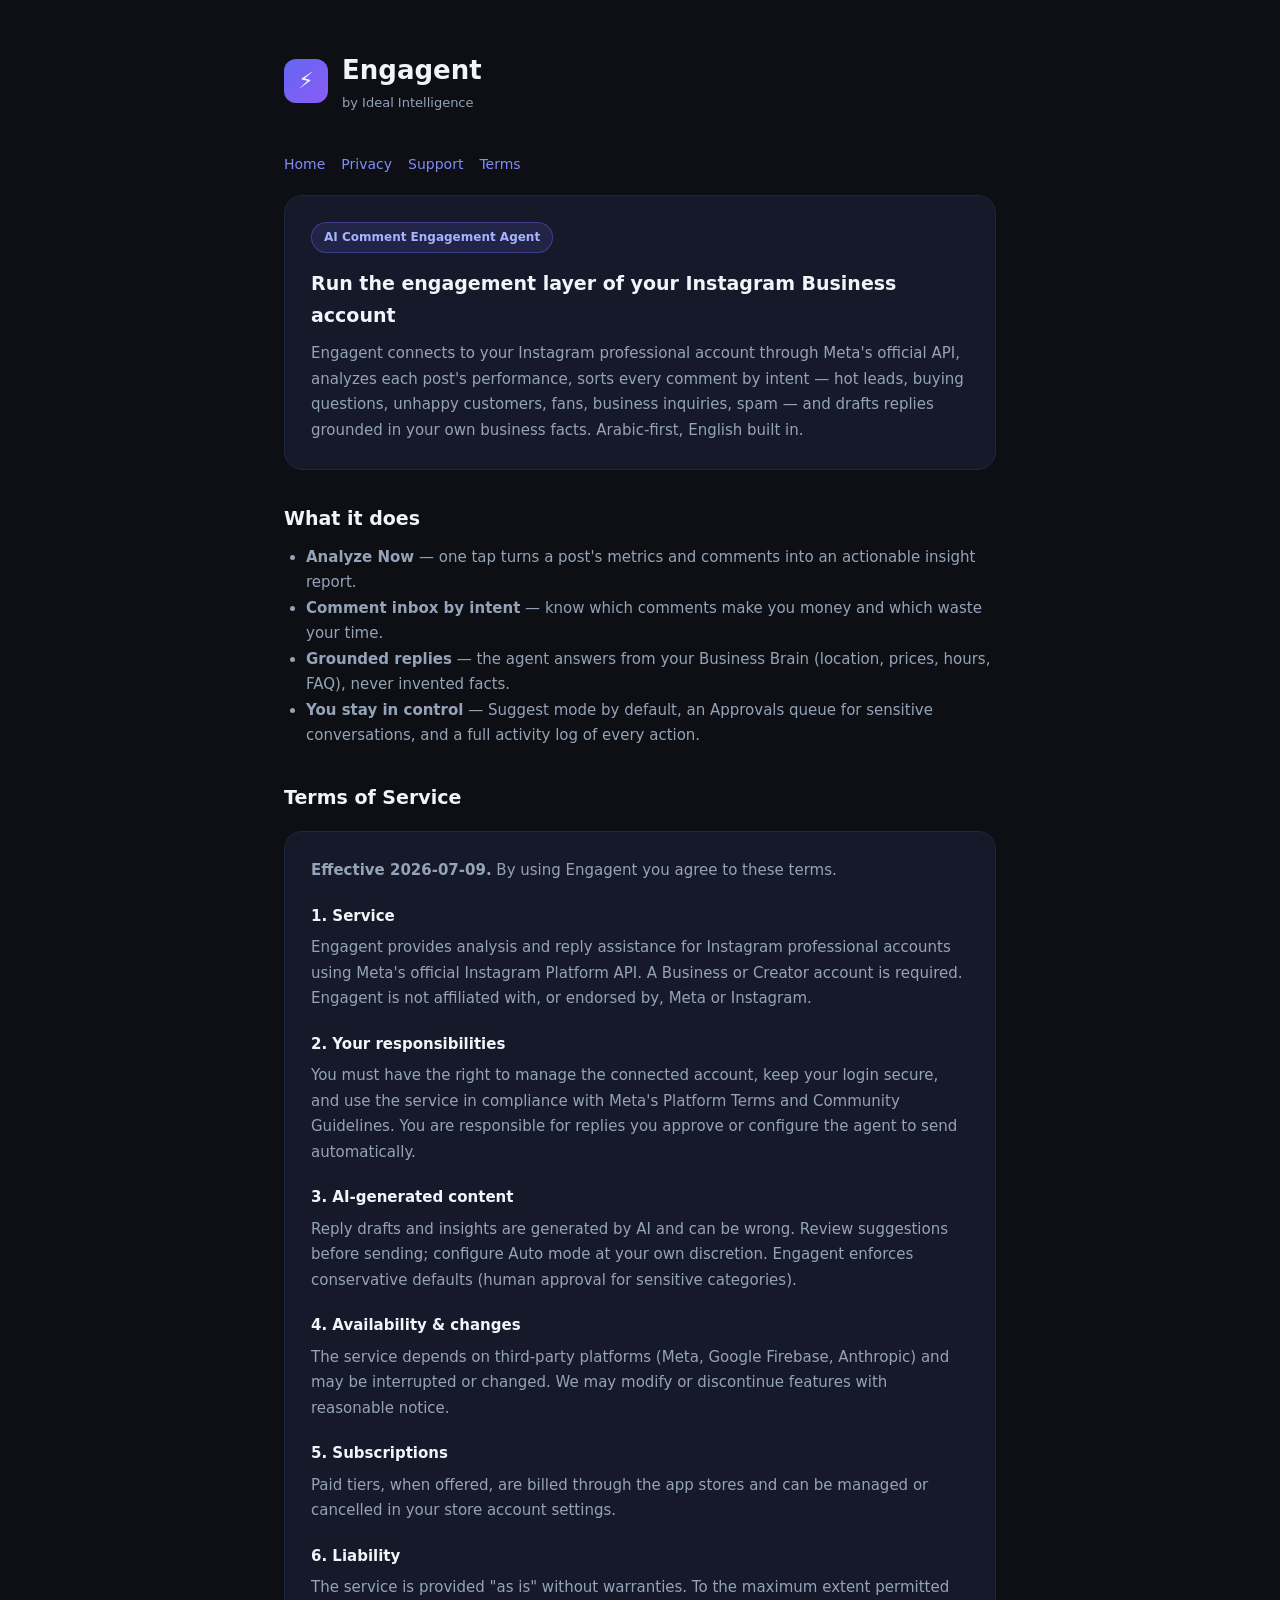
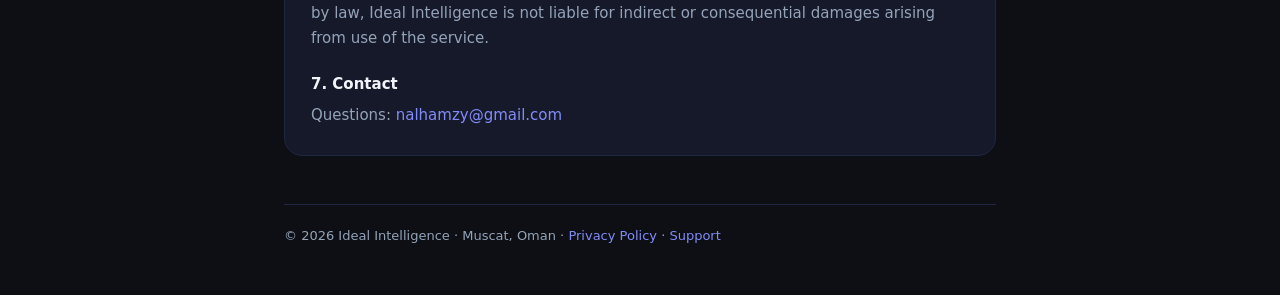
==== index.html @ 7bc3bfc8 "Engagent marketing + compliance site (privacy, support, data-deletion) Co-Authored-By: Claude Fable " ====
<!DOCTYPE html>
<html lang="en">
<head>
<meta charset="utf-8">
<meta name="viewport" content="width=device-width,initial-scale=1">
<title>Engagent — AI comment engagement for Instagram Business</title>
<meta name="description" content="Engagent is an AI agent that analyzes your Instagram posts, triages comments by intent, and drafts grounded replies — Arabic-first, built by Ideal Intelligence.">
<link rel="stylesheet" href="style.css">
</head>
<body>
<div class="wrap">
<header>
  <div class="logo">⚡</div>
  <div>
    <h1>Engagent</h1>
    <p style="font-size:13px">by Ideal Intelligence</p>
  </div>
</header>

<nav><a href="index.html">Home</a><a href="privacy.html">Privacy</a><a href="support.html">Support</a><a href="#terms">Terms</a></nav>

<div class="card">
  <span class="badge">AI Comment Engagement Agent</span>
  <h2 style="margin-top:0">Run the engagement layer of your Instagram Business account</h2>
  <p>Engagent connects to your Instagram professional account through Meta's official API, analyzes each post's performance, sorts every comment by intent — hot leads, buying questions, unhappy customers, fans, business inquiries, spam — and drafts replies grounded in your own business facts. Arabic-first, English built in.</p>
</div>

<h2>What it does</h2>
<ul>
  <li><strong>Analyze Now</strong> — one tap turns a post's metrics and comments into an actionable insight report.</li>
  <li><strong>Comment inbox by intent</strong> — know which comments make you money and which waste your time.</li>
  <li><strong>Grounded replies</strong> — the agent answers from your Business Brain (location, prices, hours, FAQ), never invented facts.</li>
  <li><strong>You stay in control</strong> — Suggest mode by default, an Approvals queue for sensitive conversations, and a full activity log of every action.</li>
</ul>

<h2 id="terms">Terms of Service</h2>
<div class="card">
  <p><strong>Effective 2026-07-09.</strong> By using Engagent you agree to these terms.</p>
  <h3>1. Service</h3>
  <p>Engagent provides analysis and reply assistance for Instagram professional accounts using Meta's official Instagram Platform API. A Business or Creator account is required. Engagent is not affiliated with, or endorsed by, Meta or Instagram.</p>
  <h3>2. Your responsibilities</h3>
  <p>You must have the right to manage the connected account, keep your login secure, and use the service in compliance with Meta's Platform Terms and Community Guidelines. You are responsible for replies you approve or configure the agent to send automatically.</p>
  <h3>3. AI-generated content</h3>
  <p>Reply drafts and insights are generated by AI and can be wrong. Review suggestions before sending; configure Auto mode at your own discretion. Engagent enforces conservative defaults (human approval for sensitive categories).</p>
  <h3>4. Availability &amp; changes</h3>
  <p>The service depends on third-party platforms (Meta, Google Firebase, Anthropic) and may be interrupted or changed. We may modify or discontinue features with reasonable notice.</p>
  <h3>5. Subscriptions</h3>
  <p>Paid tiers, when offered, are billed through the app stores and can be managed or cancelled in your store account settings.</p>
  <h3>6. Liability</h3>
  <p>The service is provided "as is" without warranties. To the maximum extent permitted by law, Ideal Intelligence is not liable for indirect or consequential damages arising from use of the service.</p>
  <h3>7. Contact</h3>
  <p>Questions: <a href="mailto:nalhamzy@gmail.com">nalhamzy@gmail.com</a></p>
</div>

<footer>© 2026 Ideal Intelligence · Muscat, Oman · <a href="privacy.html">Privacy Policy</a> · <a href="support.html">Support</a></footer>
</div>
</body>
</html>
---- style.css ----
:root{--bg:#0d0f14;--card:#16192a;--ink:#f1f5f9;--muted:#94a3b8;--primary:#6366f1;--primary2:#8b5cf6;--divider:#1e2740}
*{margin:0;padding:0;box-sizing:border-box}
body{font-family:'Segoe UI',system-ui,-apple-system,sans-serif;background:var(--bg);color:var(--ink);line-height:1.7}
.wrap{max-width:760px;margin:0 auto;padding:48px 24px}
header{display:flex;align-items:center;gap:14px;margin-bottom:36px}
.logo{width:44px;height:44px;border-radius:12px;background:linear-gradient(135deg,var(--primary),var(--primary2));display:flex;align-items:center;justify-content:center;font-size:22px}
h1{font-size:26px;font-weight:800}
h2{font-size:19px;font-weight:700;margin:32px 0 10px;color:var(--ink)}
h3{font-size:15px;font-weight:600;margin:20px 0 6px}
p,li{color:var(--muted);font-size:15px}
ul{padding-left:22px;margin:8px 0}
a{color:#818cf8;text-decoration:none}
a:hover{text-decoration:underline}
.card{background:var(--card);border:1px solid var(--divider);border-radius:18px;padding:26px;margin:18px 0}
.badge{display:inline-block;background:rgba(99,102,241,.15);border:1px solid rgba(99,102,241,.4);color:#a5b4fc;border-radius:999px;padding:4px 12px;font-size:12px;font-weight:600;margin-bottom:14px}
footer{margin-top:48px;padding-top:20px;border-top:1px solid var(--divider);font-size:13px;color:var(--muted)}
nav a{margin-right:16px;font-size:14px}
.cta{display:inline-block;background:linear-gradient(135deg,var(--primary),var(--primary2));color:#fff;border-radius:12px;padding:12px 22px;font-weight:700;margin-top:12px}
code{background:var(--card);border:1px solid var(--divider);border-radius:6px;padding:1px 7px;font-size:13px;color:#a5b4fc}
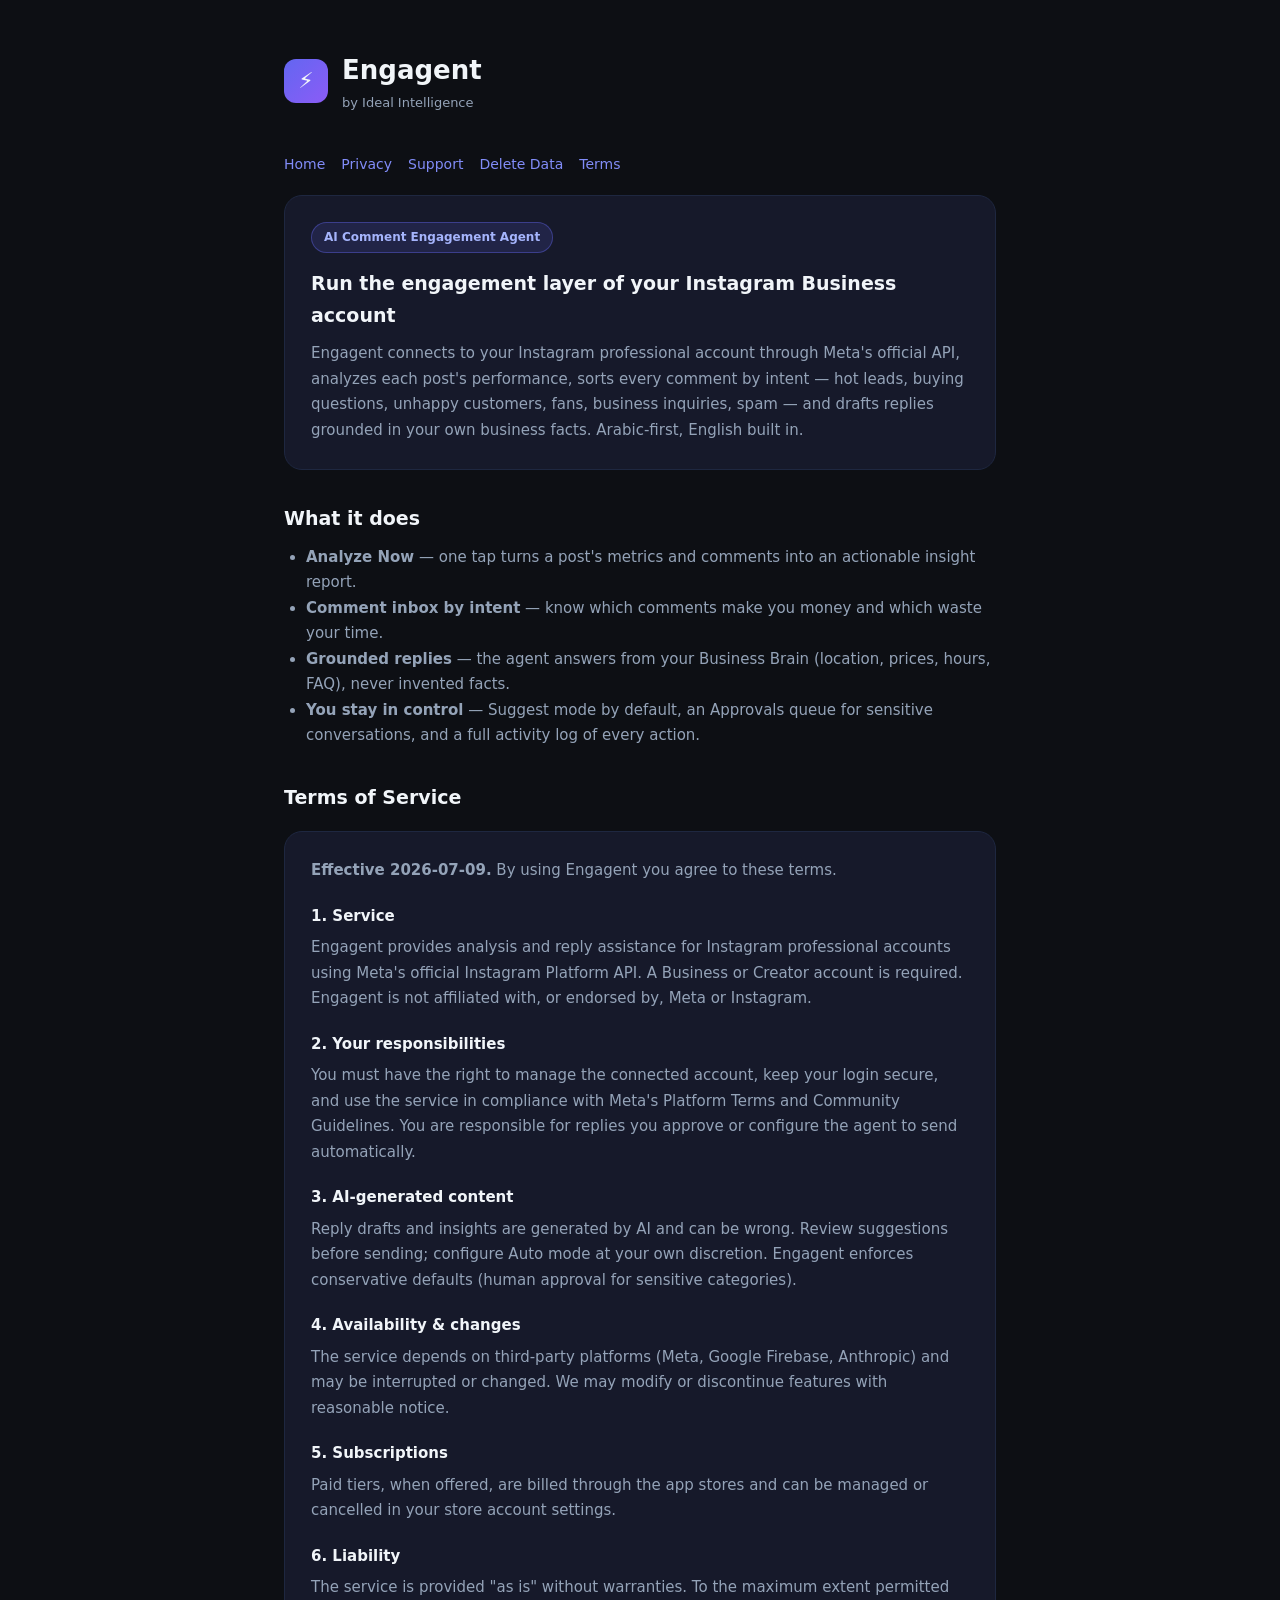
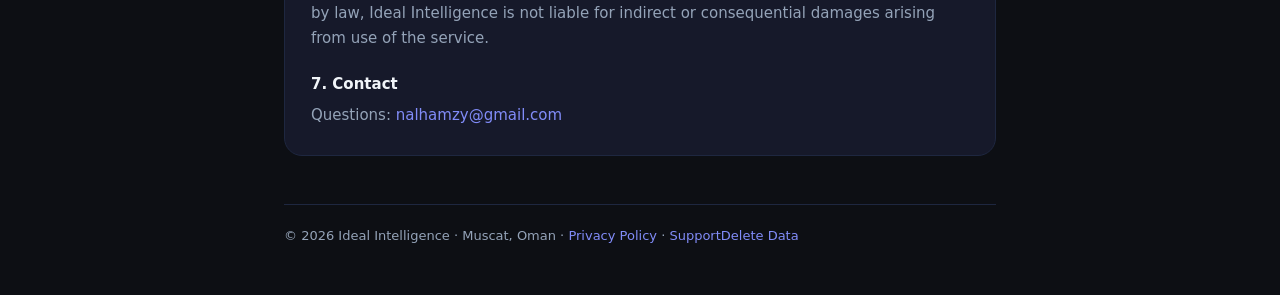
==== commit f26a9ad6: "feat: add user-facing data deletion page Play Data safety requires a public URL where users can requ" ====
--- a/index.html
+++ b/index.html
@@ -17,7 +17,7 @@
   </div>
 </header>
 
-<nav><a href="index.html">Home</a><a href="privacy.html">Privacy</a><a href="support.html">Support</a><a href="#terms">Terms</a></nav>
+<nav><a href="index.html">Home</a><a href="privacy.html">Privacy</a><a href="support.html">Support</a><a href="data-deletion.html">Delete Data</a><a href="#terms">Terms</a></nav>
 
 <div class="card">
   <span class="badge">AI Comment Engagement Agent</span>
@@ -52,7 +52,7 @@
   <p>Questions: <a href="mailto:nalhamzy@gmail.com">nalhamzy@gmail.com</a></p>
 </div>
 
-<footer>© 2026 Ideal Intelligence · Muscat, Oman · <a href="privacy.html">Privacy Policy</a> · <a href="support.html">Support</a></footer>
+<footer>© 2026 Ideal Intelligence · Muscat, Oman · <a href="privacy.html">Privacy Policy</a> · <a href="support.html">Support</a><a href="data-deletion.html">Delete Data</a></footer>
 </div>
 </body>
 </html>
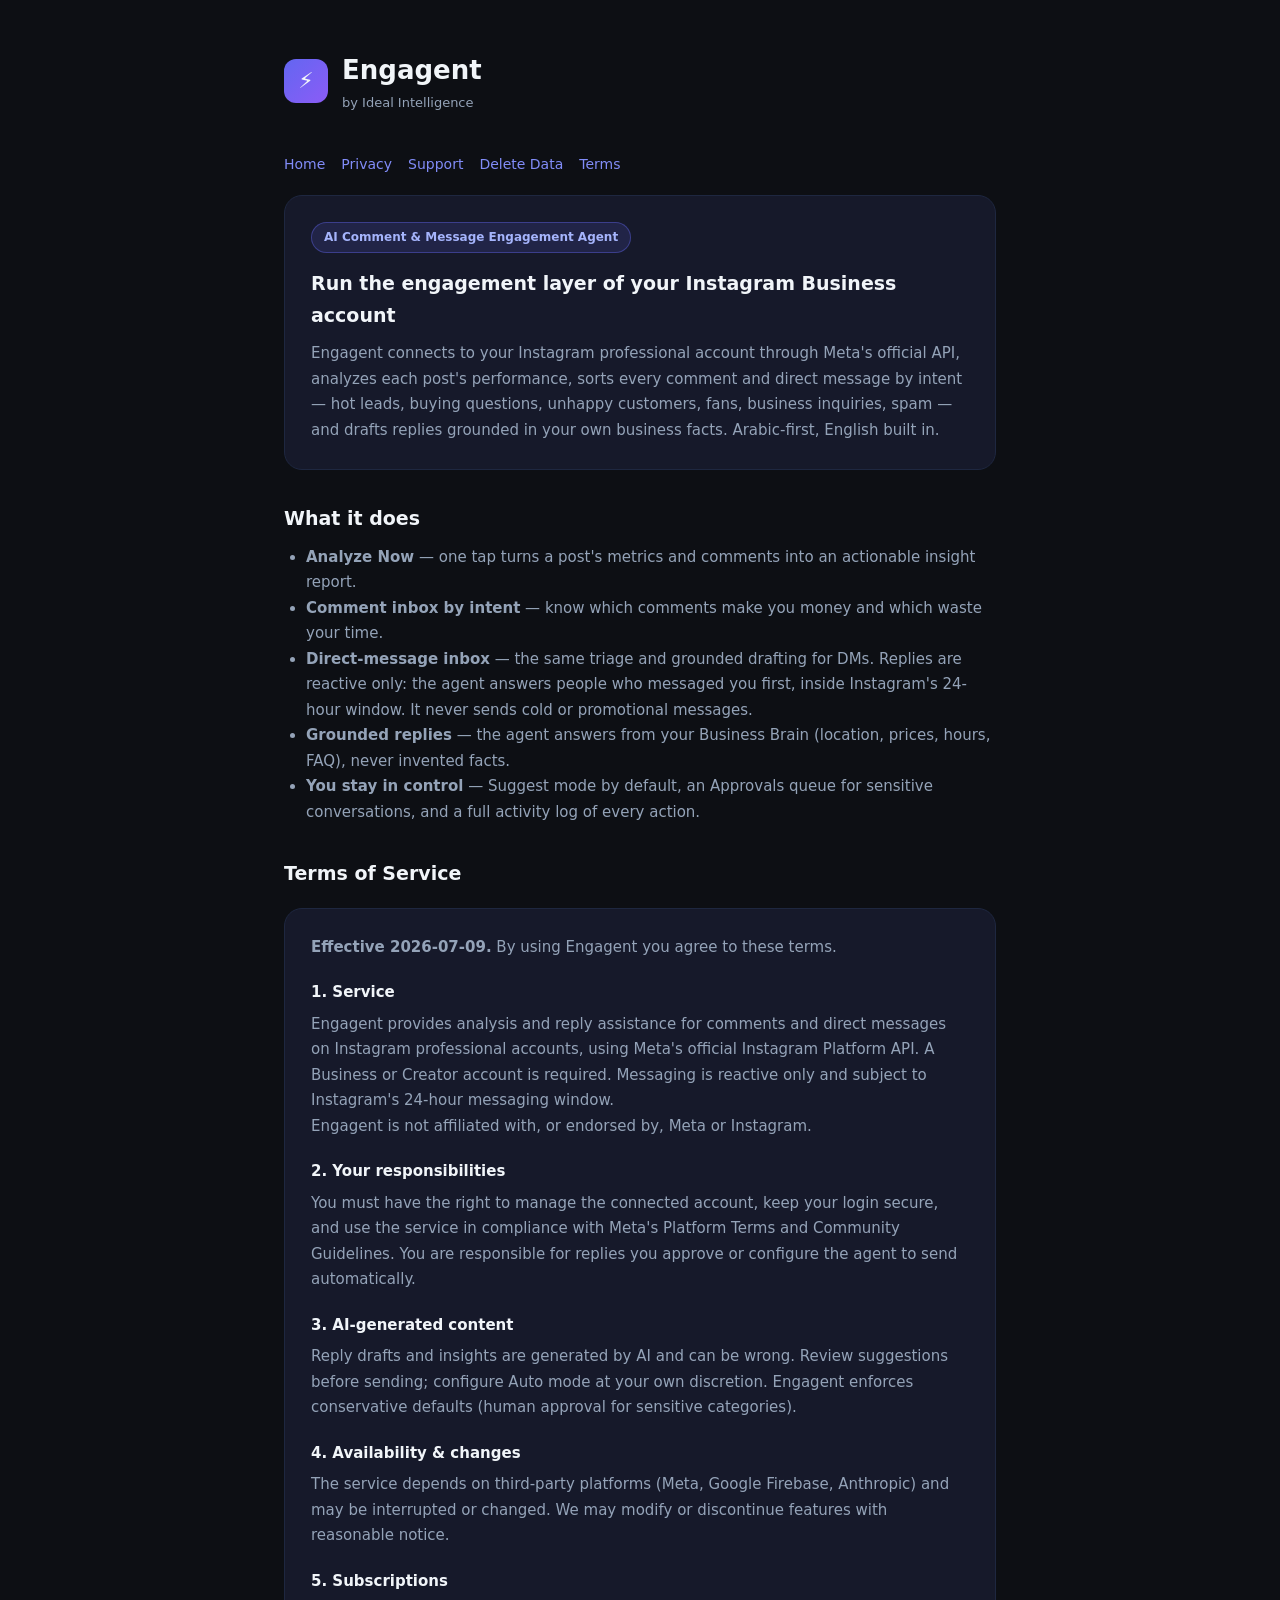
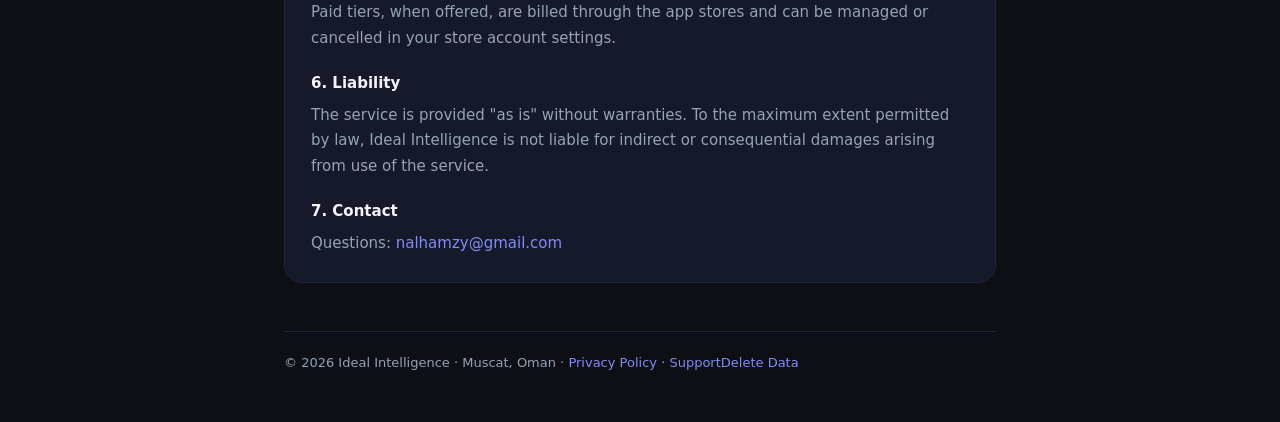
==== commit 4558146e: "docs: disclose direct messages, the real AI processors, and the request policy Three things the live" ====
--- a/index.html
+++ b/index.html
@@ -3,8 +3,8 @@
 <head>
 <meta charset="utf-8">
 <meta name="viewport" content="width=device-width,initial-scale=1">
-<title>Engagent — AI comment engagement for Instagram Business</title>
-<meta name="description" content="Engagent is an AI agent that analyzes your Instagram posts, triages comments by intent, and drafts grounded replies — Arabic-first, built by Ideal Intelligence.">
+<title>Engagent — AI comment and message engagement for Instagram Business</title>
+<meta name="description" content="Engagent is an AI agent that analyzes your Instagram posts, triages comments and direct messages by intent, and drafts grounded replies — Arabic-first, built by Ideal Intelligence.">
 <link rel="stylesheet" href="style.css">
 </head>
 <body>
@@ -20,15 +20,16 @@
 <nav><a href="index.html">Home</a><a href="privacy.html">Privacy</a><a href="support.html">Support</a><a href="data-deletion.html">Delete Data</a><a href="#terms">Terms</a></nav>
 
 <div class="card">
-  <span class="badge">AI Comment Engagement Agent</span>
+  <span class="badge">AI Comment &amp; Message Engagement Agent</span>
   <h2 style="margin-top:0">Run the engagement layer of your Instagram Business account</h2>
-  <p>Engagent connects to your Instagram professional account through Meta's official API, analyzes each post's performance, sorts every comment by intent — hot leads, buying questions, unhappy customers, fans, business inquiries, spam — and drafts replies grounded in your own business facts. Arabic-first, English built in.</p>
+  <p>Engagent connects to your Instagram professional account through Meta's official API, analyzes each post's performance, sorts every comment and direct message by intent — hot leads, buying questions, unhappy customers, fans, business inquiries, spam — and drafts replies grounded in your own business facts. Arabic-first, English built in.</p>
 </div>
 
 <h2>What it does</h2>
 <ul>
   <li><strong>Analyze Now</strong> — one tap turns a post's metrics and comments into an actionable insight report.</li>
   <li><strong>Comment inbox by intent</strong> — know which comments make you money and which waste your time.</li>
+  <li><strong>Direct-message inbox</strong> — the same triage and grounded drafting for DMs. Replies are reactive only: the agent answers people who messaged you first, inside Instagram's 24-hour window. It never sends cold or promotional messages.</li>
   <li><strong>Grounded replies</strong> — the agent answers from your Business Brain (location, prices, hours, FAQ), never invented facts.</li>
   <li><strong>You stay in control</strong> — Suggest mode by default, an Approvals queue for sensitive conversations, and a full activity log of every action.</li>
 </ul>
@@ -37,7 +38,8 @@
 <div class="card">
   <p><strong>Effective 2026-07-09.</strong> By using Engagent you agree to these terms.</p>
   <h3>1. Service</h3>
-  <p>Engagent provides analysis and reply assistance for Instagram professional accounts using Meta's official Instagram Platform API. A Business or Creator account is required. Engagent is not affiliated with, or endorsed by, Meta or Instagram.</p>
+  <p>Engagent provides analysis and reply assistance for comments and direct messages on Instagram professional accounts, using Meta's official Instagram Platform API. A Business or Creator account is required. Messaging is reactive only and subject to Instagram's 24-hour messaging window.</p>
+  <p>Engagent is not affiliated with, or endorsed by, Meta or Instagram.</p>
   <h3>2. Your responsibilities</h3>
   <p>You must have the right to manage the connected account, keep your login secure, and use the service in compliance with Meta's Platform Terms and Community Guidelines. You are responsible for replies you approve or configure the agent to send automatically.</p>
   <h3>3. AI-generated content</h3>
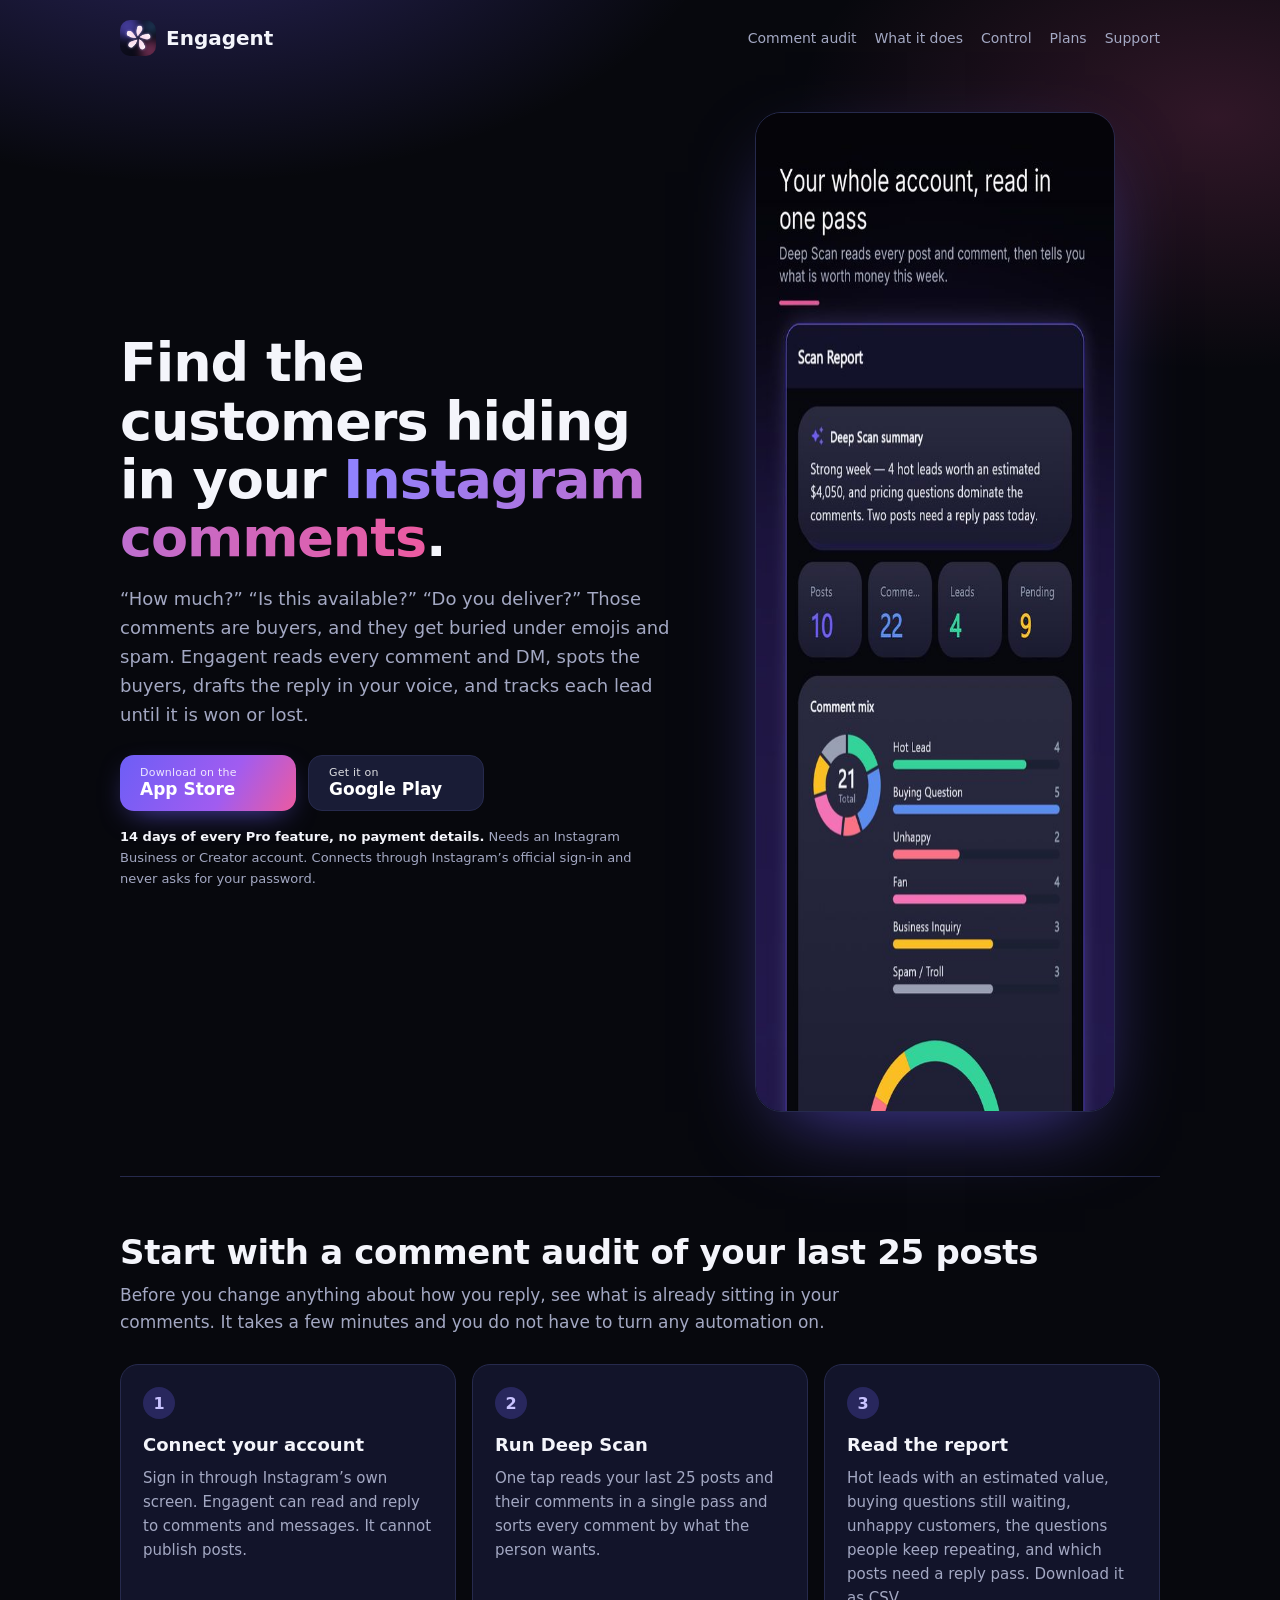
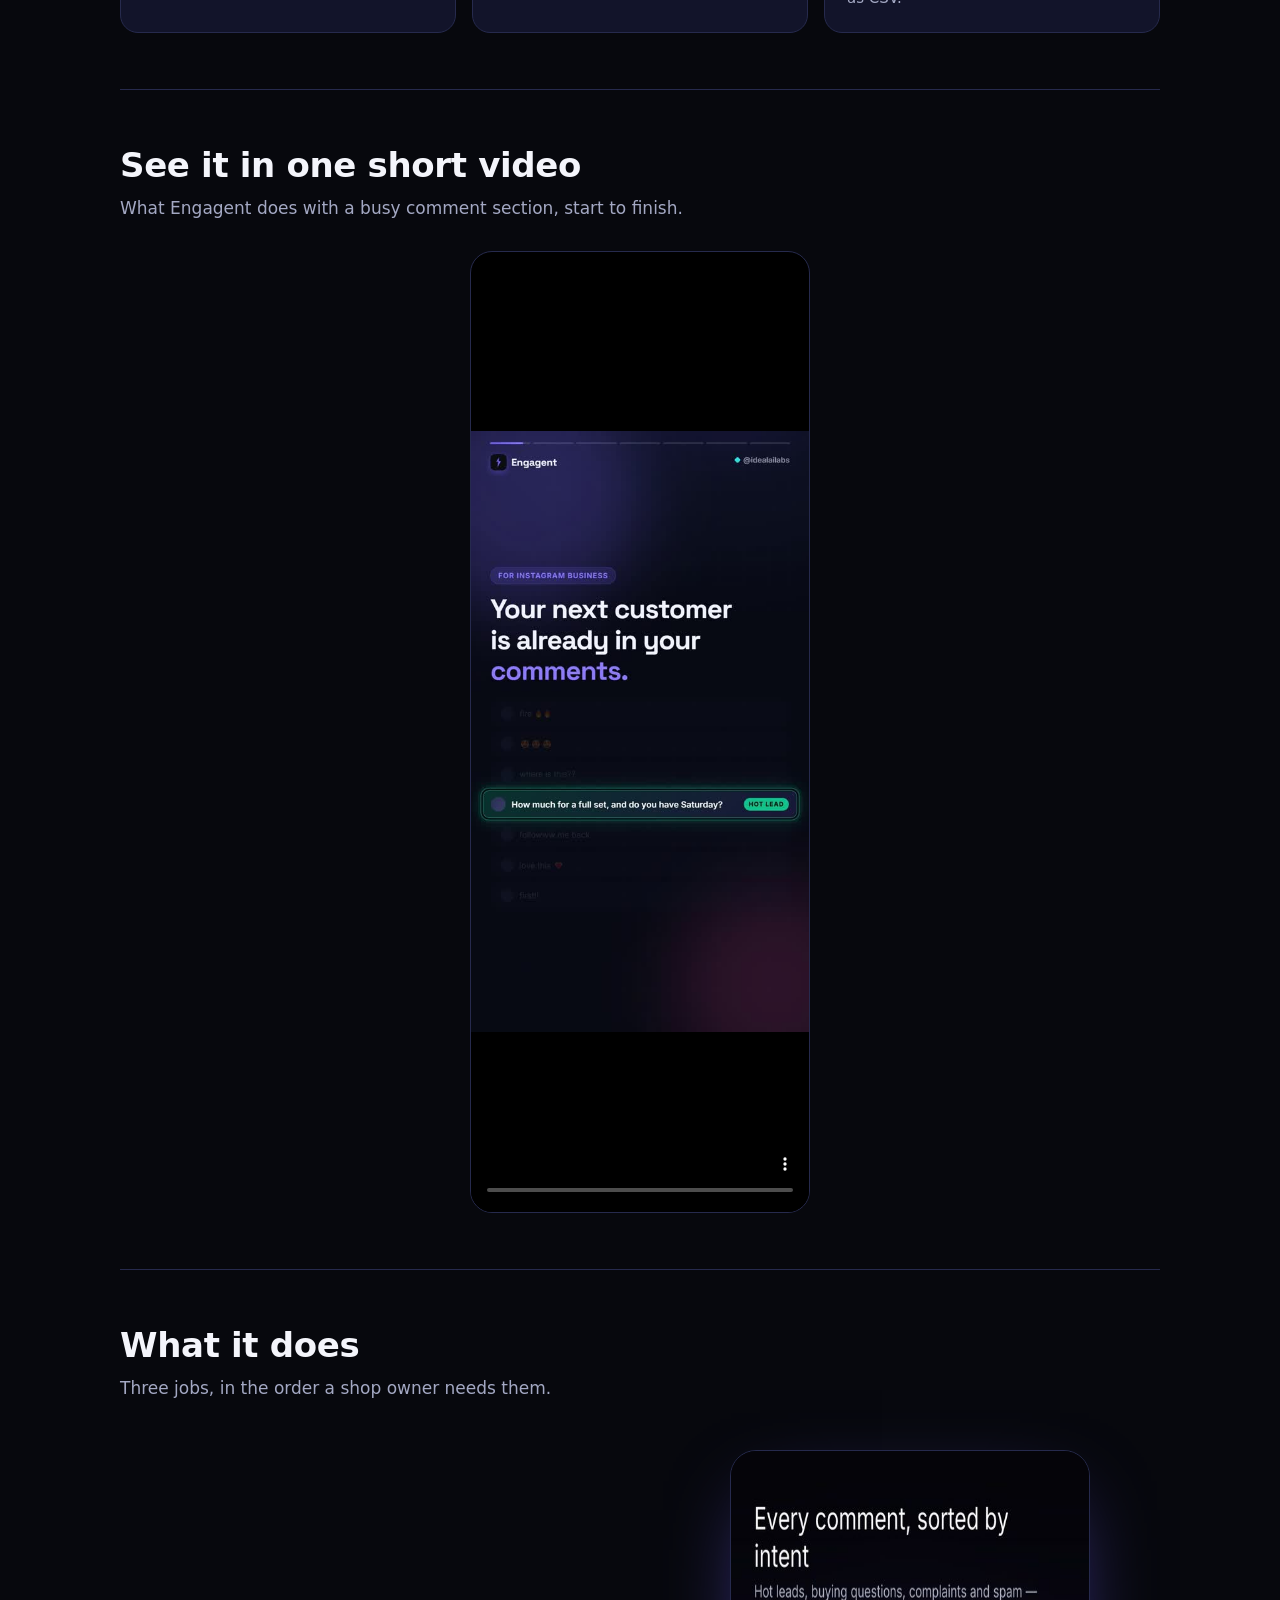
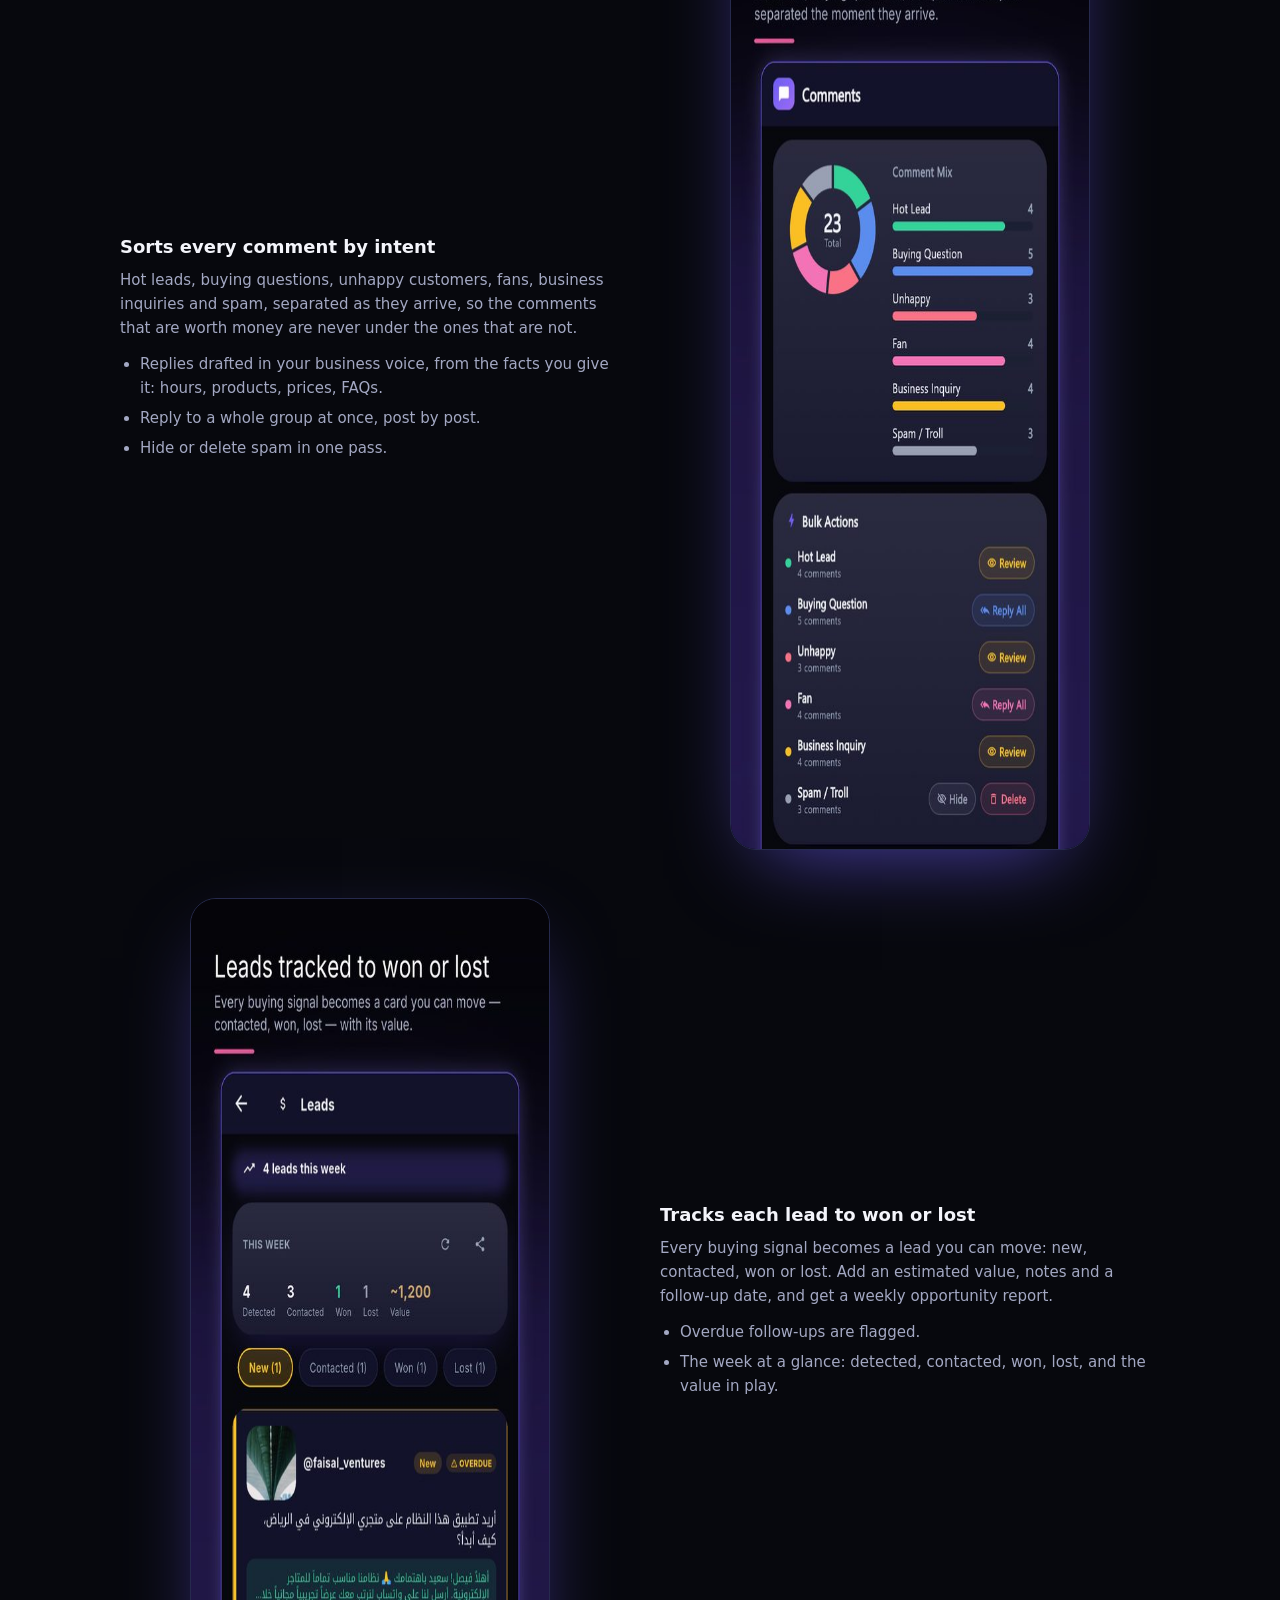
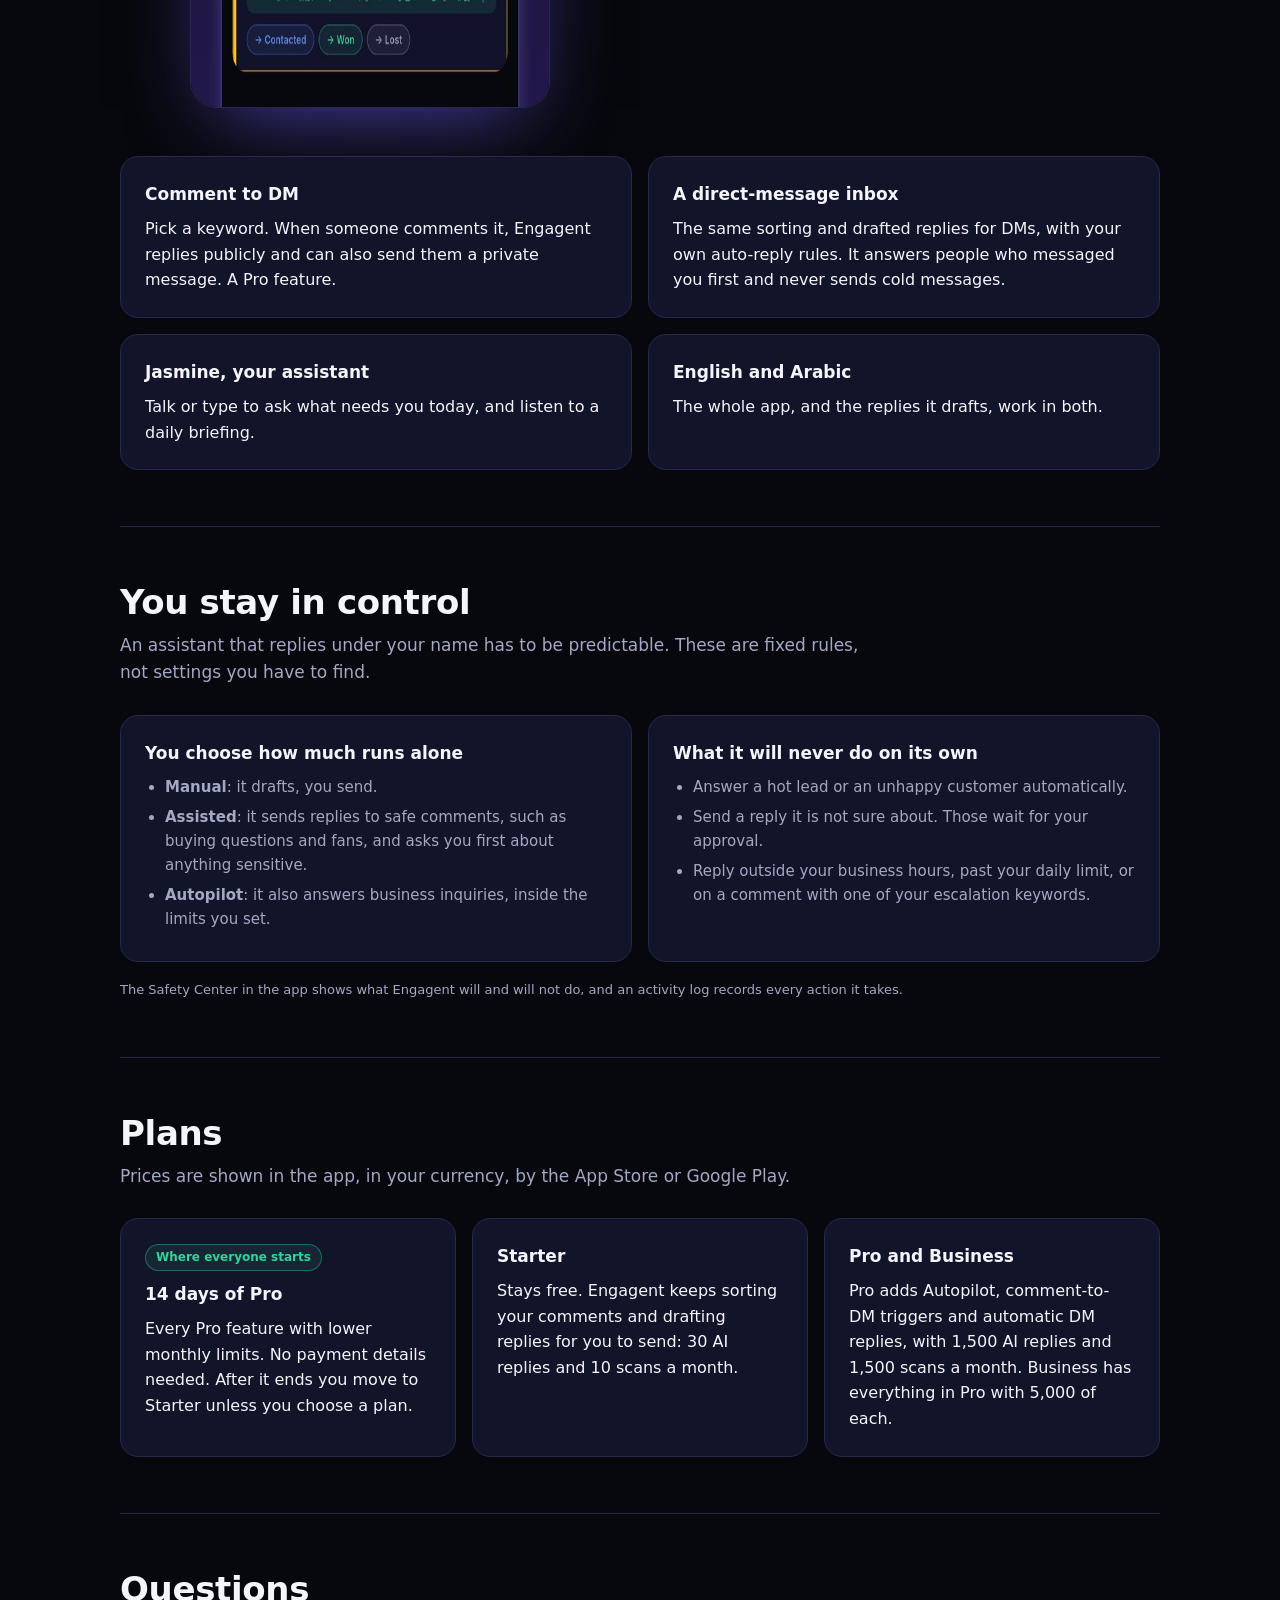
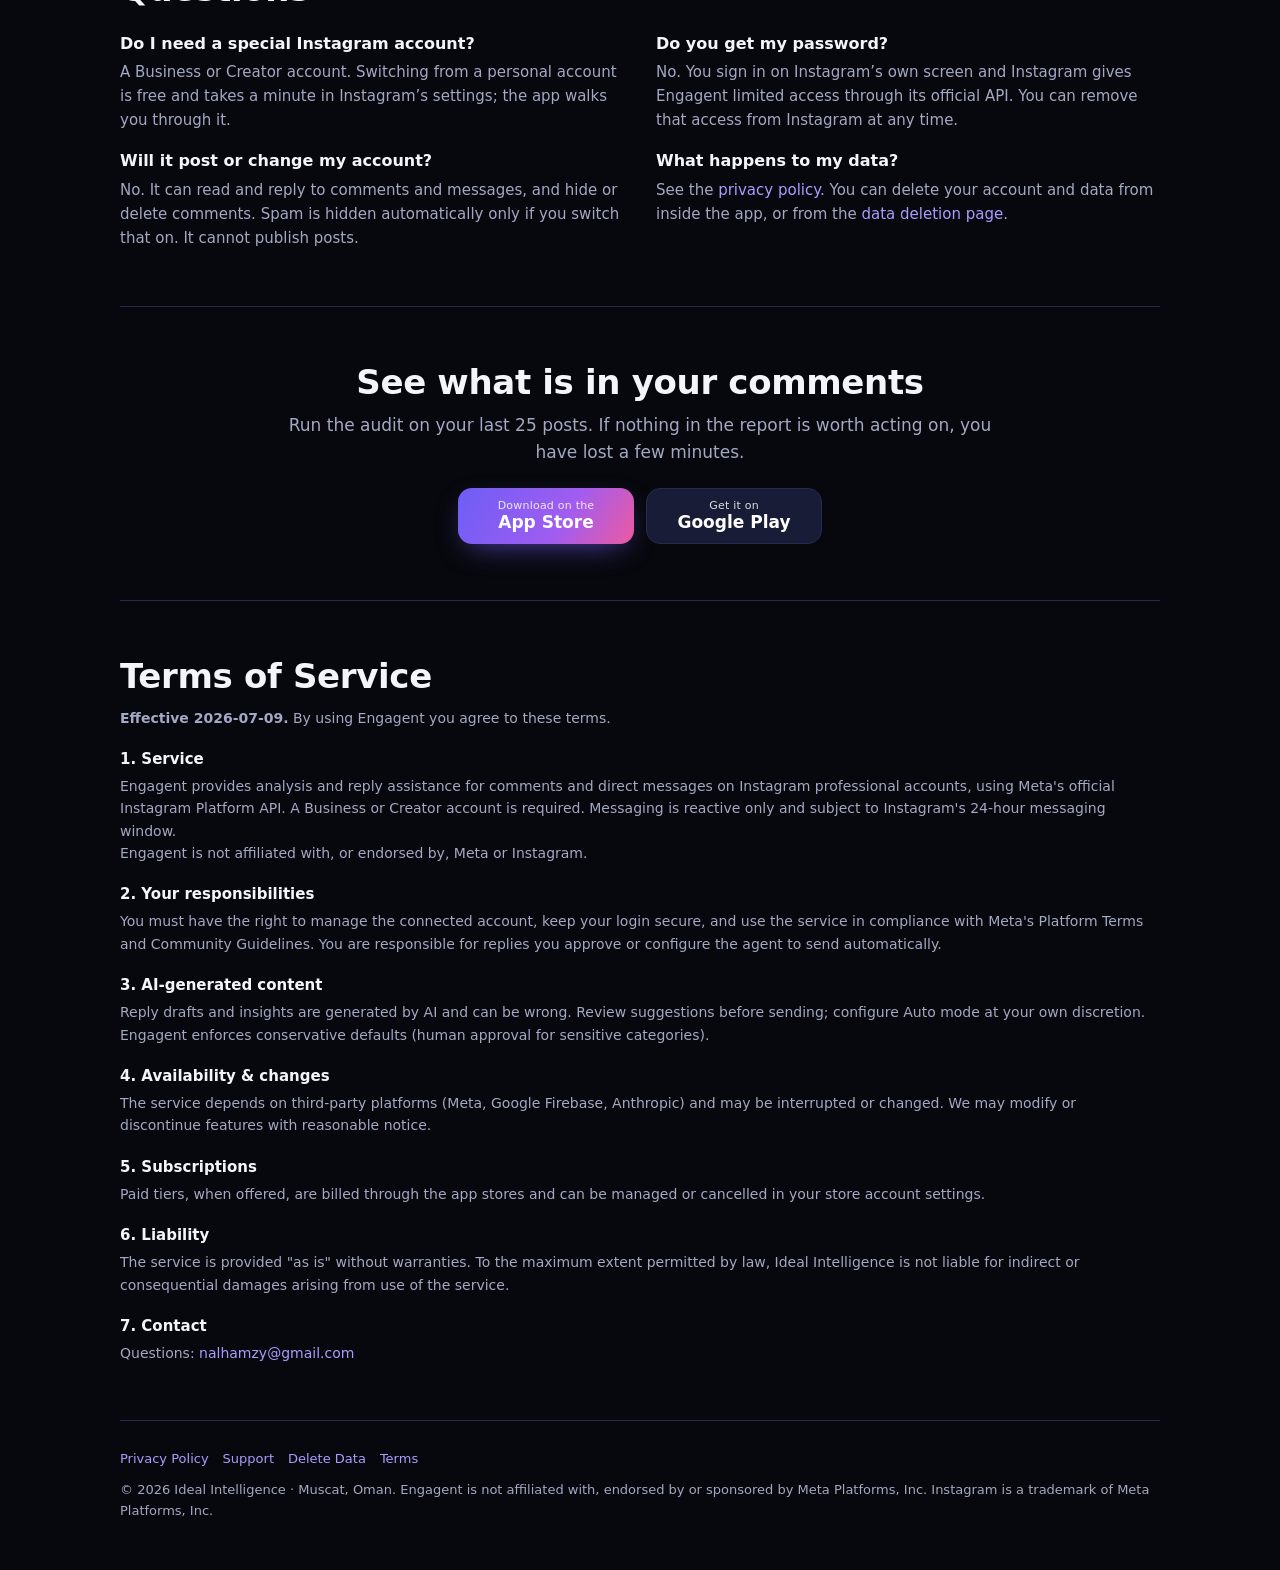
==== commit 66b255dc: "feat: a real landing page — the comment audit, store links, video and screenshots The page was a com" ====
--- a/index.html
+++ b/index.html
@@ -3,39 +3,208 @@
 <head>
 <meta charset="utf-8">
 <meta name="viewport" content="width=device-width,initial-scale=1">
-<title>Engagent — AI comment and message engagement for Instagram Business</title>
-<meta name="description" content="Engagent is an AI agent that analyzes your Instagram posts, triages comments and direct messages by intent, and drafts grounded replies — Arabic-first, built by Ideal Intelligence.">
-<link rel="stylesheet" href="style.css">
+<title>Engagent — find the customers hiding in your Instagram comments</title>
+<meta name="description" content="Engagent reads every comment and DM on your Instagram business account, spots the buyers, drafts the reply in your voice and tracks each lead until it is won or lost. Start with a comment audit of your last 25 posts.">
+<meta name="apple-itunes-app" content="app-id=6824032754">
+<meta property="og:type" content="website">
+<meta property="og:url" content="https://engagent.idealailabs.com/">
+<meta property="og:title" content="Engagent — find the customers hiding in your Instagram comments">
+<meta property="og:description" content="Reads every comment and DM, spots the buyers, drafts the reply in your voice, and tracks each lead to won or lost.">
+<meta property="og:image" content="https://engagent.idealailabs.com/assets/scan_report.jpg">
+<meta name="twitter:card" content="summary_large_image">
+<link rel="icon" type="image/png" href="assets/icon-64.png">
+<link rel="apple-touch-icon" href="assets/icon-192.png">
+<style>
+:root{--bg:#07080d;--card:#12142a;--card2:#191c36;--ink:#f4f5fb;--muted:#a3a8c3;--line:#262a4d;--primary:#6d5ef6;--pink:#ec5aa0;--ok:#34d399}
+*{margin:0;padding:0;box-sizing:border-box}
+html{scroll-behavior:smooth}
+body{font-family:'Segoe UI',system-ui,-apple-system,Roboto,sans-serif;background:var(--bg);color:var(--ink);line-height:1.6;-webkit-font-smoothing:antialiased}
+a{color:#a79dff;text-decoration:none}
+a:hover{text-decoration:underline}
+img,video{max-width:100%;display:block}
+.wrap{max-width:1080px;margin:0 auto;padding:0 20px}
+.glow{background:radial-gradient(900px 500px at 15% -10%,rgba(109,94,246,.35),transparent 60%),radial-gradient(700px 420px at 95% 10%,rgba(236,90,160,.18),transparent 60%)}
+header{display:flex;align-items:center;justify-content:space-between;gap:16px;padding:20px 0}
+.brand{display:flex;align-items:center;gap:10px;font-weight:800;font-size:20px;color:var(--ink)}
+.brand img{width:36px;height:36px;border-radius:10px}
+nav{display:flex;gap:18px;font-size:14px;flex-wrap:wrap}
+nav a{color:var(--muted)}
+.hero{display:grid;grid-template-columns:1.1fr .9fr;gap:40px;align-items:center;padding:36px 0 64px}
+h1{font-size:clamp(32px,5.4vw,54px);line-height:1.08;font-weight:800;letter-spacing:-.02em}
+h1 em{font-style:normal;background:linear-gradient(90deg,#8f83ff,var(--pink));-webkit-background-clip:text;background-clip:text;color:transparent}
+.lede{font-size:18px;color:var(--muted);margin:18px 0 26px;max-width:34em}
+.stores{display:flex;gap:12px;flex-wrap:wrap}
+.store{display:inline-flex;flex-direction:column;justify-content:center;min-height:56px;min-width:176px;padding:8px 20px;border-radius:14px;font-weight:700;font-size:17px;line-height:1.15;color:#fff;background:linear-gradient(120deg,var(--primary),#a15cf0 60%,var(--pink));box-shadow:0 10px 30px -12px rgba(109,94,246,.8)}
+.store.alt{background:var(--card2);border:1px solid var(--line);box-shadow:none}
+.store small{font-weight:500;font-size:11px;opacity:.85;letter-spacing:.02em}
+.store:hover{text-decoration:none;filter:brightness(1.08)}
+.fine{font-size:13px;color:var(--muted);margin-top:16px}
+.fine b{color:var(--ink);font-weight:600}
+.shot{border-radius:26px;border:1px solid var(--line);box-shadow:0 30px 80px -30px rgba(109,94,246,.7);margin:0 auto;width:min(100%,360px)}
+section{padding:56px 0;border-top:1px solid var(--line)}
+h2{font-size:clamp(24px,3.4vw,34px);line-height:1.15;font-weight:800;letter-spacing:-.01em;margin-bottom:10px}
+.sub{color:var(--muted);font-size:17px;max-width:44em;margin-bottom:28px}
+.steps{display:grid;grid-template-columns:repeat(3,1fr);gap:16px;counter-reset:s}
+.step{background:var(--card);border:1px solid var(--line);border-radius:18px;padding:22px}
+.step::before{counter-increment:s;content:counter(s);display:inline-flex;align-items:center;justify-content:center;width:32px;height:32px;border-radius:50%;background:rgba(109,94,246,.25);color:#c9c3ff;font-weight:800;margin-bottom:12px}
+.step h3,.feat h3{font-size:18px;margin-bottom:6px}
+.step p,.feat p,.faq p,li{color:var(--muted);font-size:15px}
+.feat{display:grid;grid-template-columns:1fr 1fr;gap:40px;align-items:center;margin:48px 0}
+.feat:nth-of-type(even) .txt{order:2}
+.feat ul{margin:12px 0 0 20px}
+.feat li{margin:6px 0}
+.video{max-width:340px;margin:0 auto;border-radius:22px;border:1px solid var(--line);overflow:hidden;background:#000}
+.two{display:grid;grid-template-columns:1fr 1fr;gap:16px}
+.card{background:var(--card);border:1px solid var(--line);border-radius:18px;padding:24px}
+.card h3{font-size:17px;margin-bottom:8px}
+.card ul{margin-left:20px}
+.card li{margin:6px 0}
+.plans{display:grid;grid-template-columns:repeat(3,1fr);gap:16px}
+.tag{display:inline-block;font-size:12px;font-weight:700;color:var(--ok);border:1px solid rgba(52,211,153,.4);background:rgba(52,211,153,.1);border-radius:999px;padding:3px 10px;margin-bottom:10px}
+.faq{display:grid;grid-template-columns:1fr 1fr;gap:16px 32px}
+.faq h3{font-size:16px;margin-bottom:4px}
+.end{text-align:center}
+.end .stores{justify-content:center;margin-top:22px}
+#terms h3{font-size:15px;margin:18px 0 4px}
+#terms p{color:var(--muted);font-size:14px}
+footer{padding:28px 0 48px;border-top:1px solid var(--line);font-size:13px;color:var(--muted)}
+footer a{margin-right:14px}
+@media(max-width:820px){
+  .hero,.feat,.two,.faq{grid-template-columns:1fr}
+  .steps,.plans{grid-template-columns:1fr}
+  .feat:nth-of-type(even) .txt{order:0}
+  .hero{padding-top:12px;gap:28px}
+  nav{display:none}
+}
+</style>
 </head>
 <body>
+<div class="glow">
 <div class="wrap">
 <header>
-  <div class="logo">⚡</div>
+  <a class="brand" href="/"><img src="assets/icon-64.png" alt="" width="36" height="36">Engagent</a>
+  <nav><a href="#audit">Comment audit</a><a href="#features">What it does</a><a href="#control">Control</a><a href="#plans">Plans</a><a href="support.html">Support</a></nav>
+</header>
+
+<div class="hero">
   <div>
-    <h1>Engagent</h1>
-    <p style="font-size:13px">by Ideal Intelligence</p>
-  </div>
-</header>
-
-<nav><a href="index.html">Home</a><a href="privacy.html">Privacy</a><a href="support.html">Support</a><a href="data-deletion.html">Delete Data</a><a href="#terms">Terms</a></nav>
-
-<div class="card">
-  <span class="badge">AI Comment &amp; Message Engagement Agent</span>
-  <h2 style="margin-top:0">Run the engagement layer of your Instagram Business account</h2>
-  <p>Engagent connects to your Instagram professional account through Meta's official API, analyzes each post's performance, sorts every comment and direct message by intent — hot leads, buying questions, unhappy customers, fans, business inquiries, spam — and drafts replies grounded in your own business facts. Arabic-first, English built in.</p>
-</div>
-
-<h2>What it does</h2>
-<ul>
-  <li><strong>Analyze Now</strong> — one tap turns a post's metrics and comments into an actionable insight report.</li>
-  <li><strong>Comment inbox by intent</strong> — know which comments make you money and which waste your time.</li>
-  <li><strong>Direct-message inbox</strong> — the same triage and grounded drafting for DMs. Replies are reactive only: the agent answers people who messaged you first, inside Instagram's 24-hour window. It never sends cold or promotional messages.</li>
-  <li><strong>Grounded replies</strong> — the agent answers from your Business Brain (location, prices, hours, FAQ), never invented facts.</li>
-  <li><strong>You stay in control</strong> — Suggest mode by default, an Approvals queue for sensitive conversations, and a full activity log of every action.</li>
-</ul>
-
-<h2 id="terms">Terms of Service</h2>
-<div class="card">
+    <h1>Find the customers hiding in your <em>Instagram comments</em>.</h1>
+    <p class="lede">&ldquo;How much?&rdquo; &ldquo;Is this available?&rdquo; &ldquo;Do you deliver?&rdquo; Those comments are buyers, and they get buried under emojis and spam. Engagent reads every comment and DM, spots the buyers, drafts the reply in your voice, and tracks each lead until it is won or lost.</p>
+    <div class="stores">
+      <a class="store" data-store="ios" href="https://apps.apple.com/app/id6824032754"><small>Download on the</small>App Store</a>
+      <a class="store alt" data-store="play" href="https://play.google.com/store/apps/details?id=com.idealai.engagent"><small>Get it on</small>Google Play</a>
+    </div>
+    <p class="fine"><b>14 days of every Pro feature, no payment details.</b> Needs an Instagram Business or Creator account. Connects through Instagram&rsquo;s official sign-in and never asks for your password.</p>
+  </div>
+  <img class="shot" src="assets/scan_report.jpg" width="540" height="1000" alt="An Engagent Deep Scan report: a summary of the week, counts of posts, comments, leads and pending replies, and the mix of comment types.">
+</div>
+</div>
+</div>
+
+<div class="wrap">
+
+<section id="audit">
+  <h2>Start with a comment audit of your last 25 posts</h2>
+  <p class="sub">Before you change anything about how you reply, see what is already sitting in your comments. It takes a few minutes and you do not have to turn any automation on.</p>
+  <div class="steps">
+    <div class="step"><h3>Connect your account</h3><p>Sign in through Instagram&rsquo;s own screen. Engagent can read and reply to comments and messages. It cannot publish posts.</p></div>
+    <div class="step"><h3>Run Deep Scan</h3><p>One tap reads your last 25 posts and their comments in a single pass and sorts every comment by what the person wants.</p></div>
+    <div class="step"><h3>Read the report</h3><p>Hot leads with an estimated value, buying questions still waiting, unhappy customers, the questions people keep repeating, and which posts need a reply pass. Download it as CSV.</p></div>
+  </div>
+</section>
+
+<section>
+  <h2>See it in one short video</h2>
+  <p class="sub">What Engagent does with a busy comment section, start to finish.</p>
+  <div class="video"><video id="ad" controls playsinline preload="none" poster="assets/poster.jpg" width="540" height="960"><source src="assets/engagent.mp4" type="video/mp4"></video></div>
+</section>
+
+<section id="features">
+  <h2>What it does</h2>
+  <p class="sub">Three jobs, in the order a shop owner needs them.</p>
+
+  <div class="feat">
+    <div class="txt">
+      <h3>Sorts every comment by intent</h3>
+      <p>Hot leads, buying questions, unhappy customers, fans, business inquiries and spam, separated as they arrive, so the comments that are worth money are never under the ones that are not.</p>
+      <ul>
+        <li>Replies drafted in your business voice, from the facts you give it: hours, products, prices, FAQs.</li>
+        <li>Reply to a whole group at once, post by post.</li>
+        <li>Hide or delete spam in one pass.</li>
+      </ul>
+    </div>
+    <img class="shot" loading="lazy" src="assets/comments.jpg" width="540" height="1000" alt="The Comments screen: a chart of comment types and bulk actions for each type.">
+  </div>
+
+  <div class="feat">
+    <div class="txt">
+      <h3>Tracks each lead to won or lost</h3>
+      <p>Every buying signal becomes a lead you can move: new, contacted, won or lost. Add an estimated value, notes and a follow-up date, and get a weekly opportunity report.</p>
+      <ul>
+        <li>Overdue follow-ups are flagged.</li>
+        <li>The week at a glance: detected, contacted, won, lost, and the value in play.</li>
+      </ul>
+    </div>
+    <img class="shot" loading="lazy" src="assets/leads.jpg" width="540" height="810" alt="The Leads screen: this week's leads by stage, and a lead card with buttons for contacted, won and lost.">
+  </div>
+
+  <div class="two">
+    <div class="card"><h3>Comment to DM</h3><p>Pick a keyword. When someone comments it, Engagent replies publicly and can also send them a private message. A Pro feature.</p></div>
+    <div class="card"><h3>A direct-message inbox</h3><p>The same sorting and drafted replies for DMs, with your own auto-reply rules. It answers people who messaged you first and never sends cold messages.</p></div>
+    <div class="card"><h3>Jasmine, your assistant</h3><p>Talk or type to ask what needs you today, and listen to a daily briefing.</p></div>
+    <div class="card"><h3>English and Arabic</h3><p>The whole app, and the replies it drafts, work in both.</p></div>
+  </div>
+</section>
+
+<section id="control">
+  <h2>You stay in control</h2>
+  <p class="sub">An assistant that replies under your name has to be predictable. These are fixed rules, not settings you have to find.</p>
+  <div class="two">
+    <div class="card"><h3>You choose how much runs alone</h3><ul>
+      <li><b>Manual</b>: it drafts, you send.</li>
+      <li><b>Assisted</b>: it sends replies to safe comments, such as buying questions and fans, and asks you first about anything sensitive.</li>
+      <li><b>Autopilot</b>: it also answers business inquiries, inside the limits you set.</li>
+    </ul></div>
+    <div class="card"><h3>What it will never do on its own</h3><ul>
+      <li>Answer a hot lead or an unhappy customer automatically.</li>
+      <li>Send a reply it is not sure about. Those wait for your approval.</li>
+      <li>Reply outside your business hours, past your daily limit, or on a comment with one of your escalation keywords.</li>
+    </ul></div>
+  </div>
+  <p class="fine" style="margin-top:18px">The Safety Center in the app shows what Engagent will and will not do, and an activity log records every action it takes.</p>
+</section>
+
+<section id="plans">
+  <h2>Plans</h2>
+  <p class="sub">Prices are shown in the app, in your currency, by the App Store or Google Play.</p>
+  <div class="plans">
+    <div class="card"><span class="tag">Where everyone starts</span><h3>14 days of Pro</h3><p>Every Pro feature with lower monthly limits. No payment details needed. After it ends you move to Starter unless you choose a plan.</p></div>
+    <div class="card"><h3>Starter</h3><p>Stays free. Engagent keeps sorting your comments and drafting replies for you to send: 30 AI replies and 10 scans a month.</p></div>
+    <div class="card"><h3>Pro and Business</h3><p>Pro adds Autopilot, comment-to-DM triggers and automatic DM replies, with 1,500 AI replies and 1,500 scans a month. Business has everything in Pro with 5,000 of each.</p></div>
+  </div>
+</section>
+
+<section>
+  <h2>Questions</h2>
+  <div class="faq" style="margin-top:22px">
+    <div><h3>Do I need a special Instagram account?</h3><p>A Business or Creator account. Switching from a personal account is free and takes a minute in Instagram&rsquo;s settings; the app walks you through it.</p></div>
+    <div><h3>Do you get my password?</h3><p>No. You sign in on Instagram&rsquo;s own screen and Instagram gives Engagent limited access through its official API. You can remove that access from Instagram at any time.</p></div>
+    <div><h3>Will it post or change my account?</h3><p>No. It can read and reply to comments and messages, and hide or delete comments. Spam is hidden automatically only if you switch that on. It cannot publish posts.</p></div>
+    <div><h3>What happens to my data?</h3><p>See the <a href="privacy.html">privacy policy</a>. You can delete your account and data from inside the app, or from the <a href="data-deletion.html">data deletion page</a>.</p></div>
+  </div>
+</section>
+
+<section class="end">
+  <h2>See what is in your comments</h2>
+  <p class="sub" style="margin:0 auto">Run the audit on your last 25 posts. If nothing in the report is worth acting on, you have lost a few minutes.</p>
+  <div class="stores">
+    <a class="store" data-store="ios" href="https://apps.apple.com/app/id6824032754"><small>Download on the</small>App Store</a>
+    <a class="store alt" data-store="play" href="https://play.google.com/store/apps/details?id=com.idealai.engagent"><small>Get it on</small>Google Play</a>
+  </div>
+</section>
+
+<section id="terms">
+  <h2>Terms of Service</h2>
   <p><strong>Effective 2026-07-09.</strong> By using Engagent you agree to these terms.</p>
   <h3>1. Service</h3>
   <p>Engagent provides analysis and reply assistance for comments and direct messages on Instagram professional accounts, using Meta's official Instagram Platform API. A Business or Creator account is required. Messaging is reactive only and subject to Instagram's 24-hour messaging window.</p>
@@ -52,9 +221,39 @@
   <p>The service is provided "as is" without warranties. To the maximum extent permitted by law, Ideal Intelligence is not liable for indirect or consequential damages arising from use of the service.</p>
   <h3>7. Contact</h3>
   <p>Questions: <a href="mailto:nalhamzy@gmail.com">nalhamzy@gmail.com</a></p>
-</div>
-
-<footer>© 2026 Ideal Intelligence · Muscat, Oman · <a href="privacy.html">Privacy Policy</a> · <a href="support.html">Support</a><a href="data-deletion.html">Delete Data</a></footer>
-</div>
+</section>
+
+<footer>
+  <p><a href="privacy.html">Privacy Policy</a><a href="support.html">Support</a><a href="data-deletion.html">Delete Data</a><a href="#terms">Terms</a></p>
+  <p style="margin-top:10px">© 2026 Ideal Intelligence · Muscat, Oman. Engagent is not affiliated with, endorsed by or sponsored by Meta Platforms, Inc. Instagram is a trademark of Meta Platforms, Inc.</p>
+</footer>
+</div>
+
+<script>
+// Anonymous daily counts only: page views, store taps and video plays. No
+// cookie, no identifier, nothing about who you are (see privacy.html).
+(function () {
+  var URL_ = 'https://us-central1-rhyme-aa29b.cloudfunctions.net/studioEventsIngest';
+  var ok = /^[A-Za-z0-9_.-]{1,32}$/;
+  var ref = (new URLSearchParams(location.search)).get('ref') || '';
+  function send(name, props) {
+    // Count the real site only, never a local preview or a copy elsewhere.
+    if (location.hostname !== 'engagent.idealailabs.com') return;
+    try {
+      props = props || {};
+      if (ok.test(ref)) props.ref = ref;
+      var body = JSON.stringify({ app: 'engagent', event: name, props: props,
+        app_version: 'web', platform: 'web', locale: navigator.language || 'en' });
+      if (navigator.sendBeacon) navigator.sendBeacon(URL_, new Blob([body], { type: 'text/plain' }));
+    } catch (e) {}
+  }
+  send('web_view');
+  document.querySelectorAll('a[data-store]').forEach(function (a) {
+    a.addEventListener('click', function () { send('web_store_click', { store: a.getAttribute('data-store') }); });
+  });
+  var v = document.getElementById('ad'), played = false;
+  if (v) v.addEventListener('play', function () { if (!played) { played = true; send('web_video_play'); } });
+})();
+</script>
 </body>
 </html>
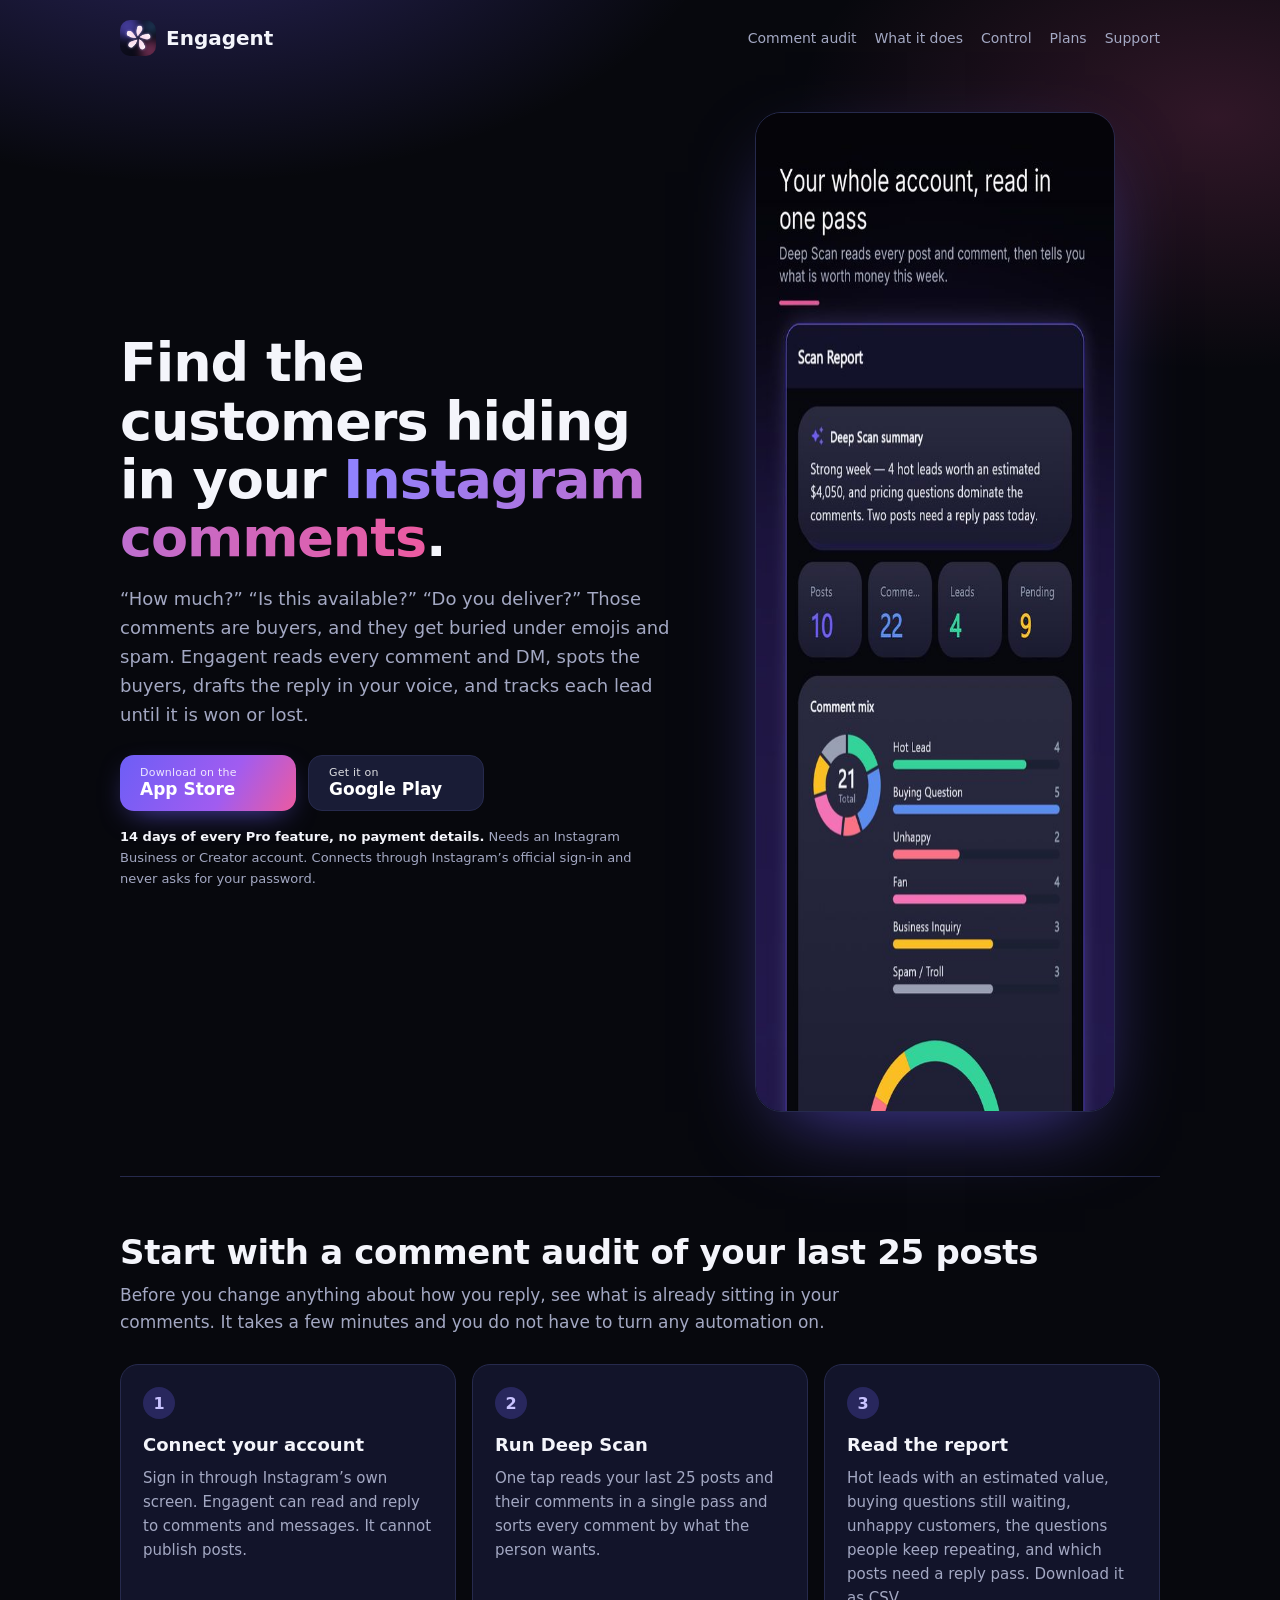
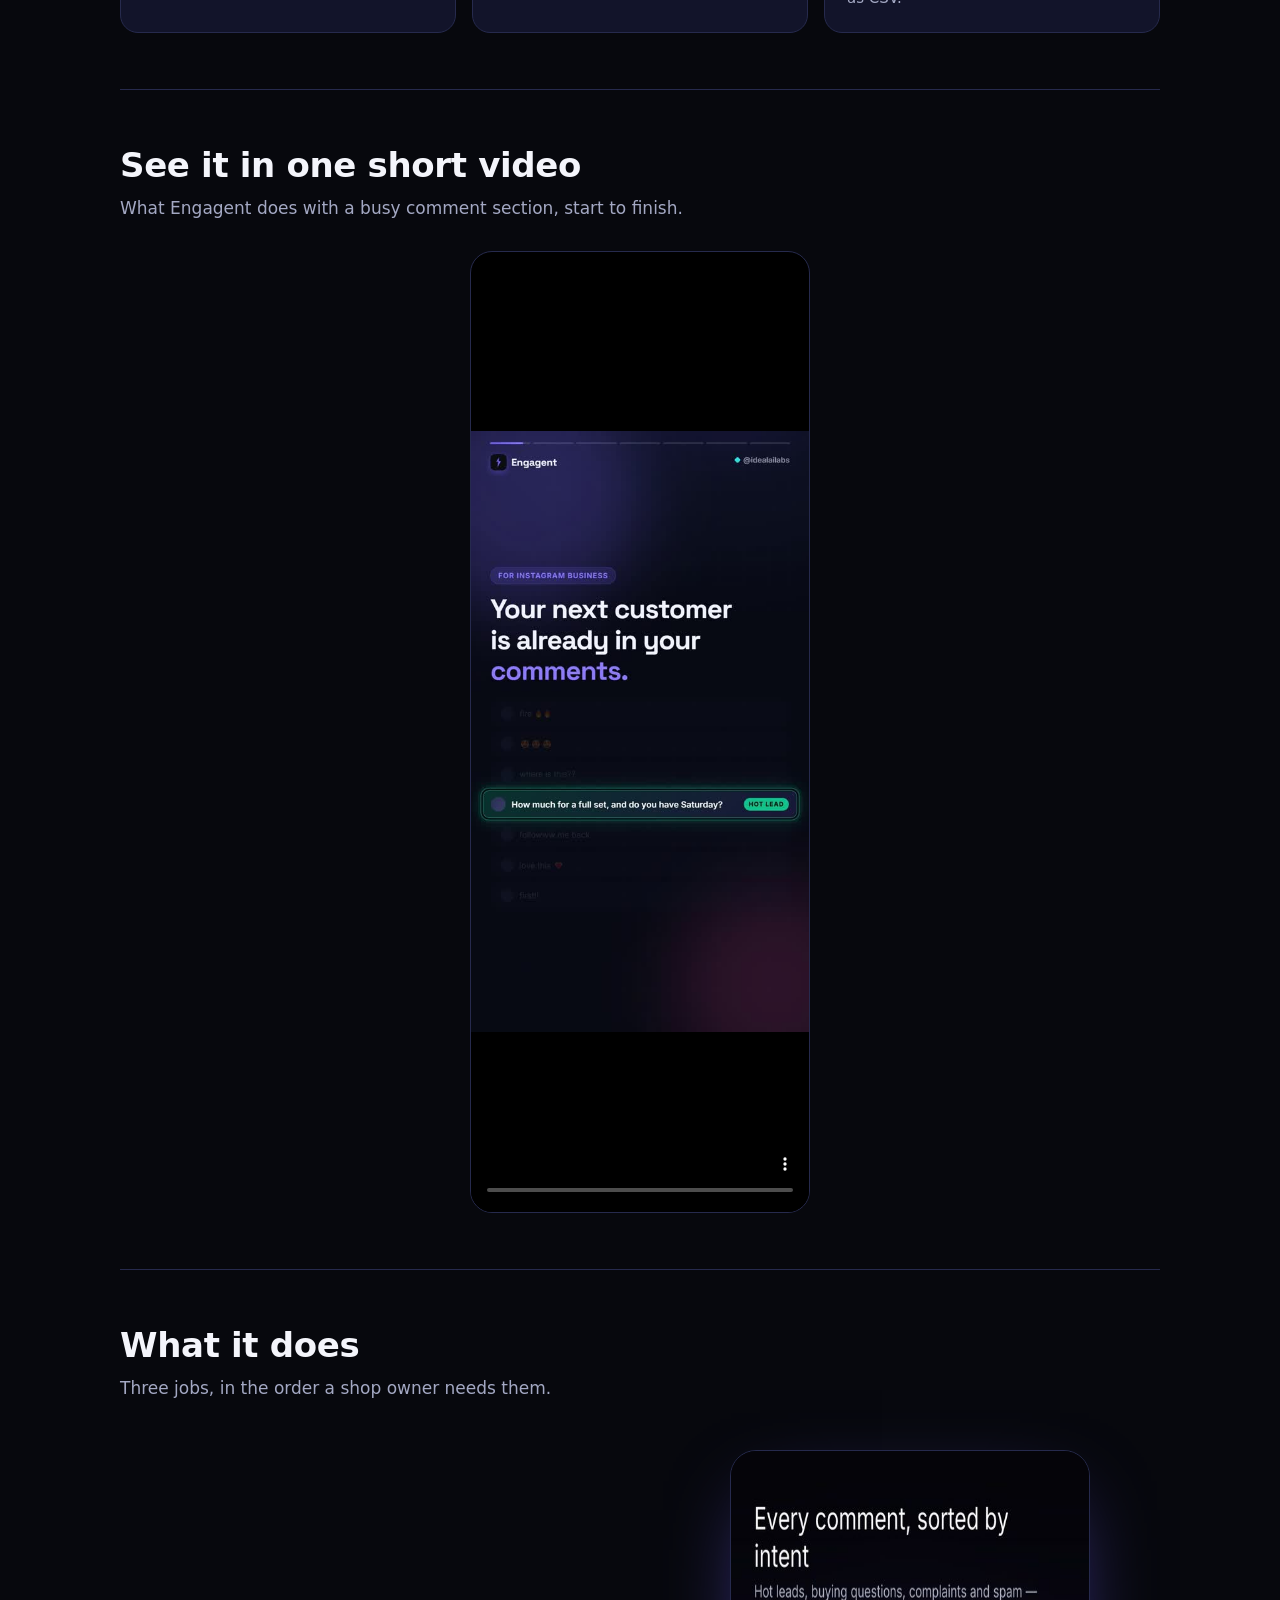
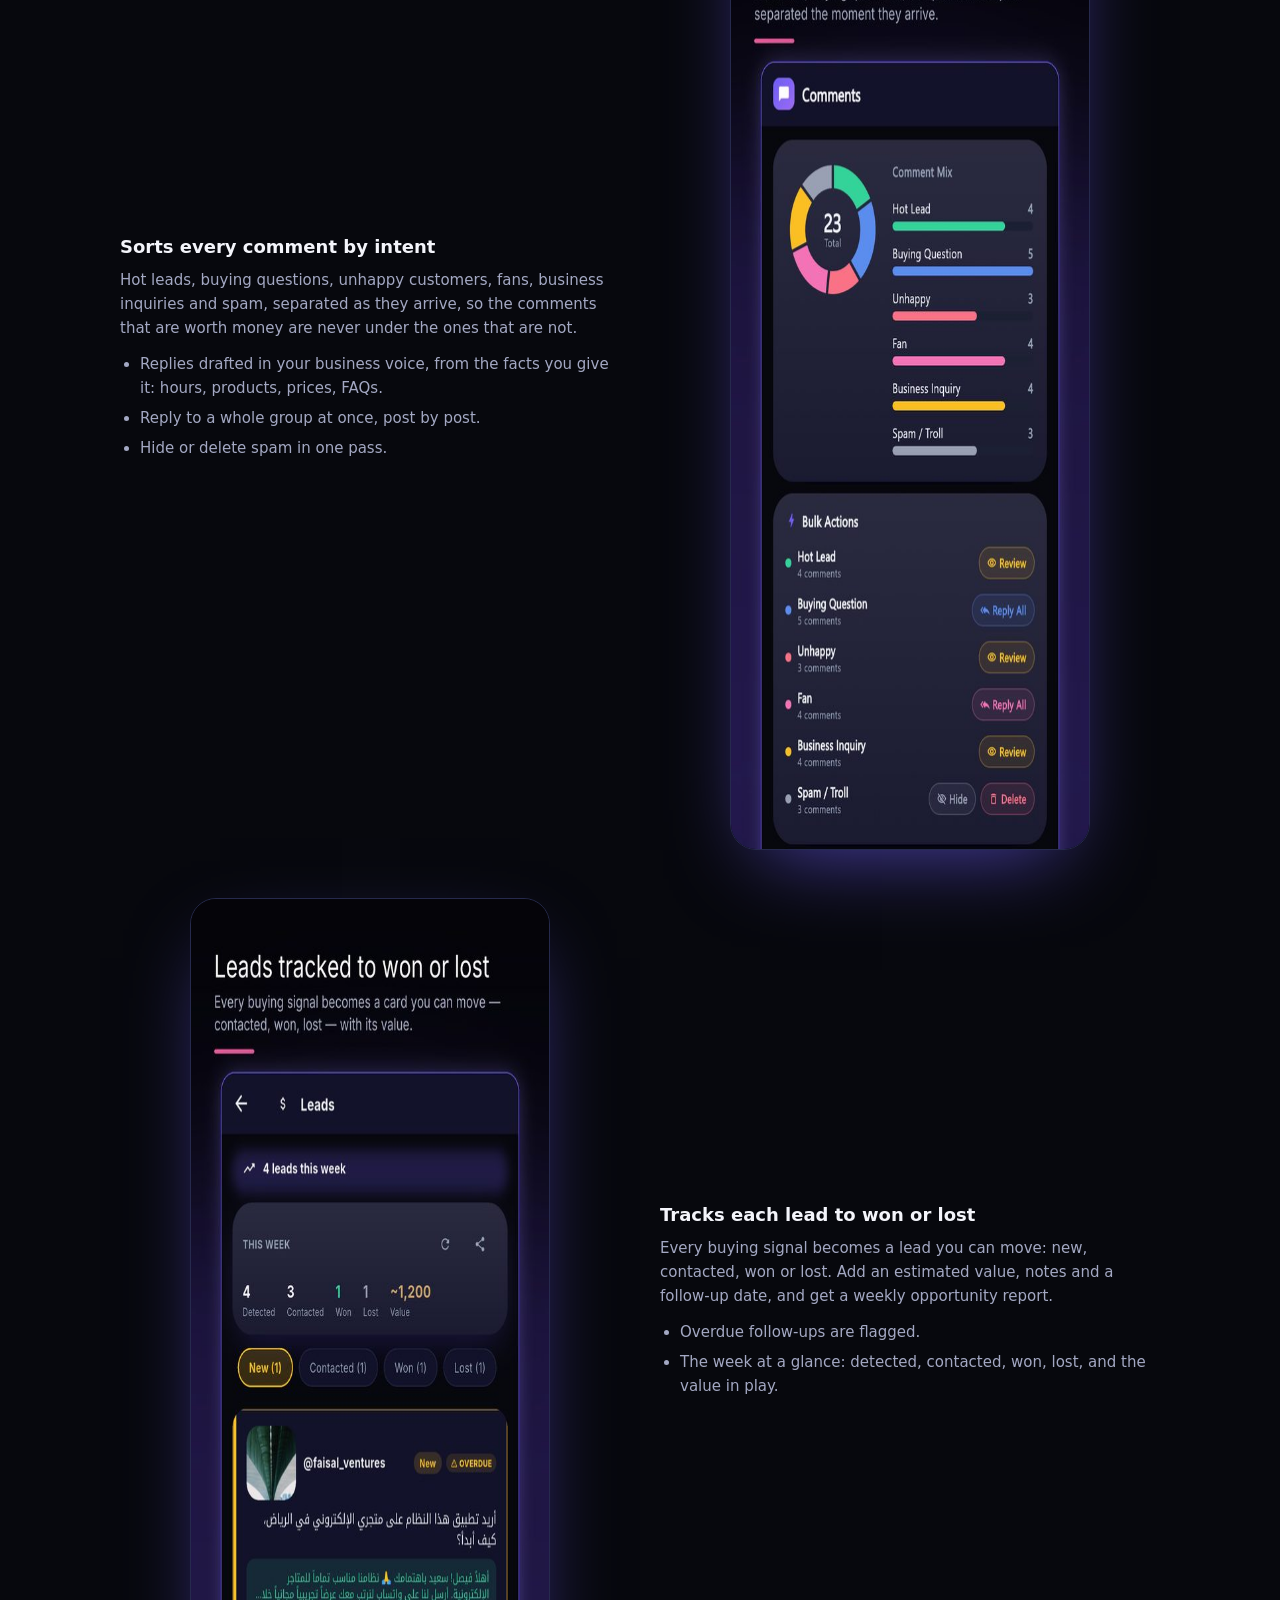
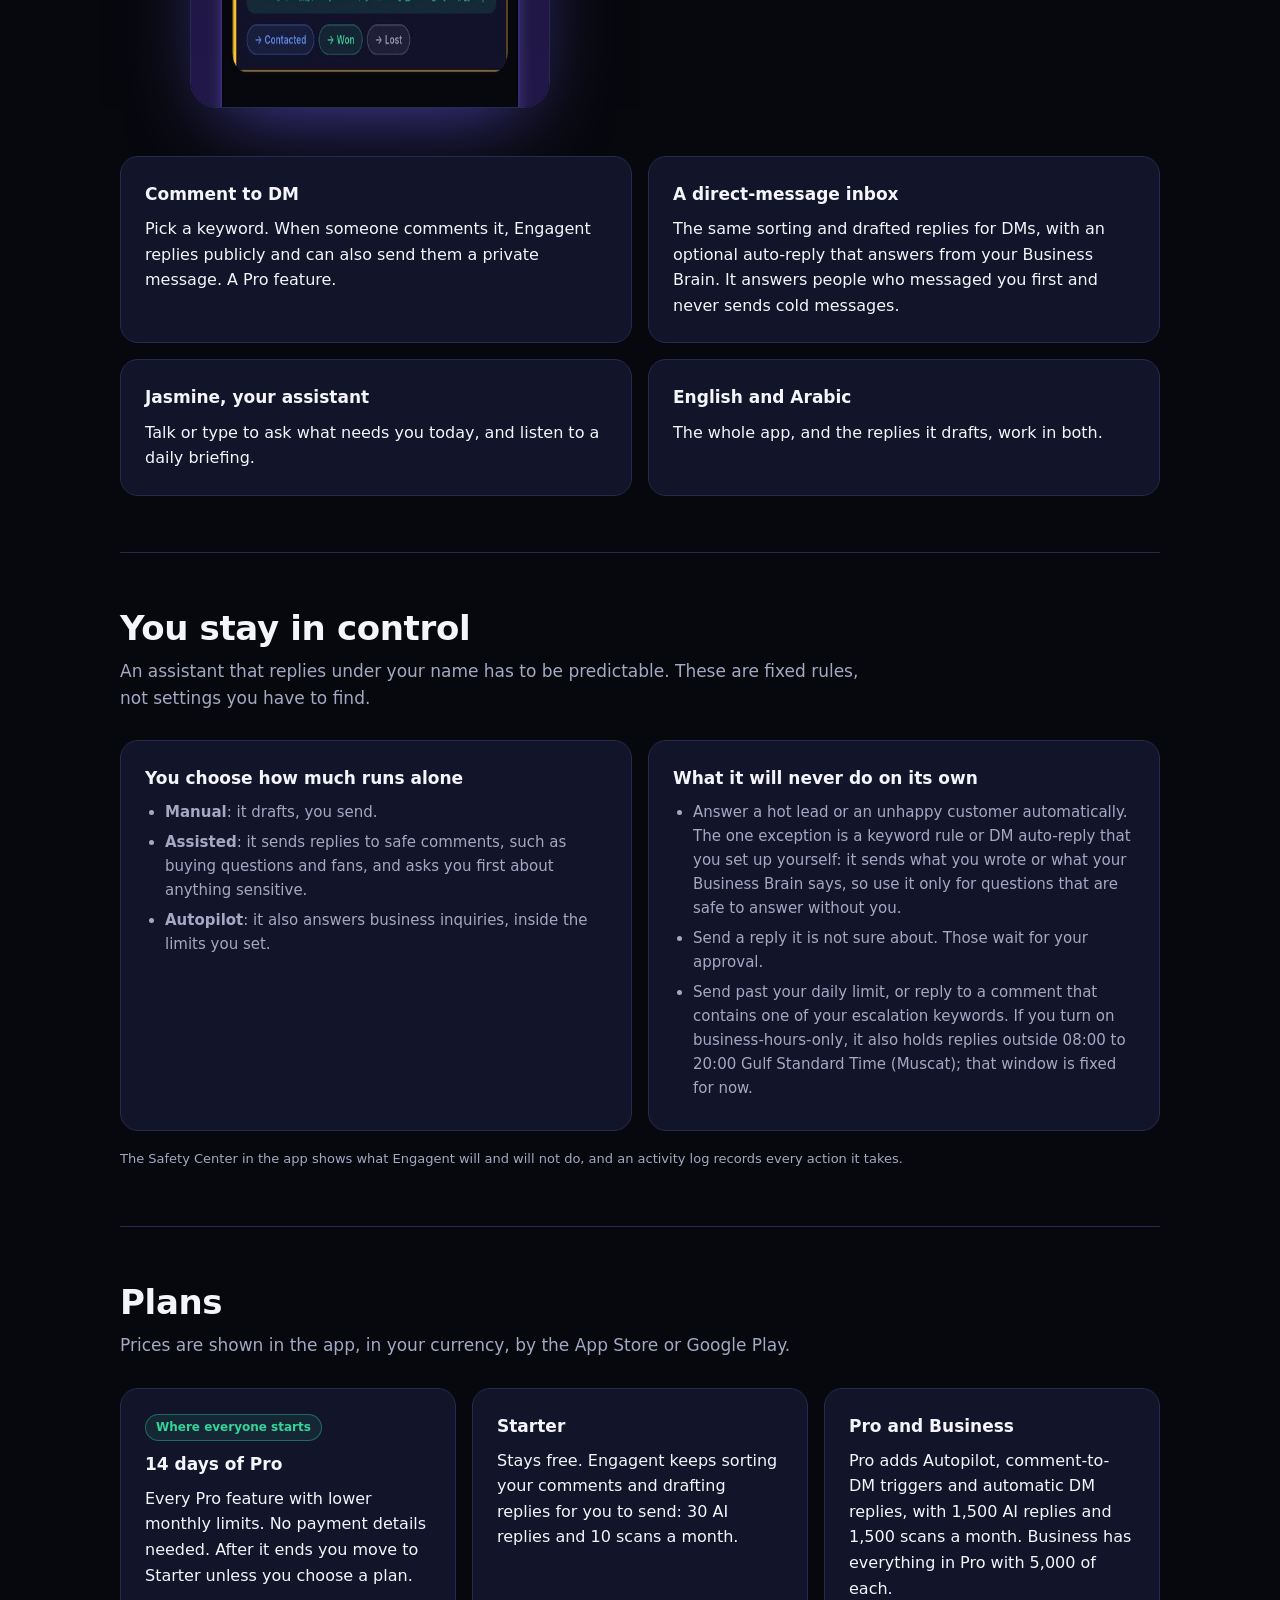
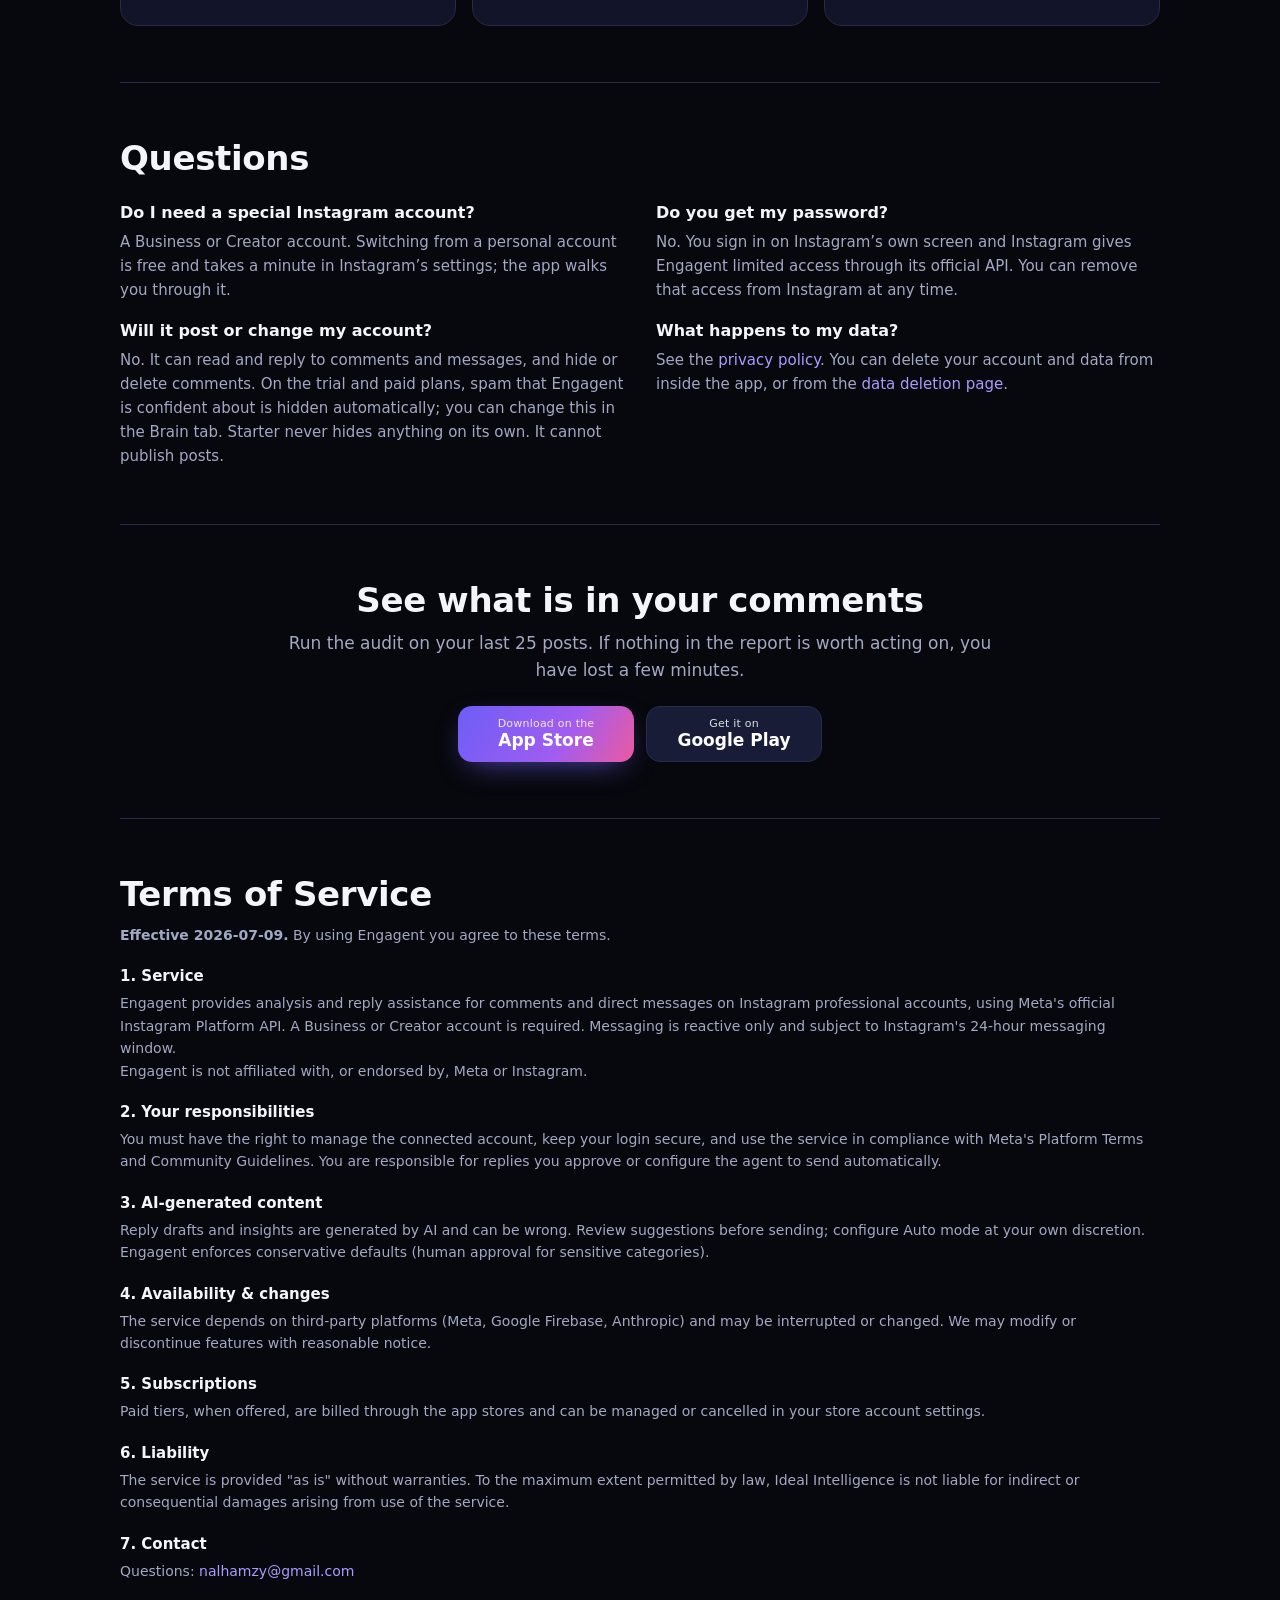
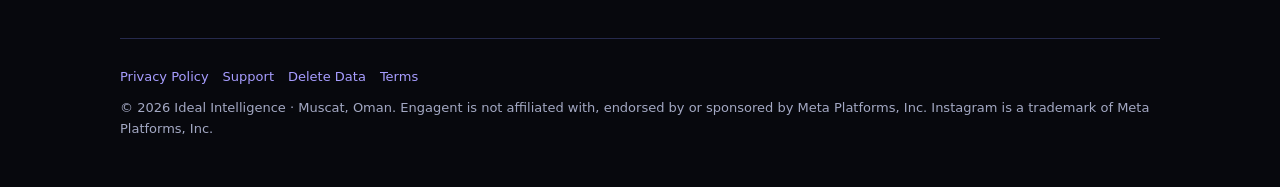
==== commit 2c84353f: "fix: correct four automation claims to match what the app does Keyword rules and DM auto-reply are e" ====
--- a/index.html
+++ b/index.html
@@ -150,7 +150,7 @@
 
   <div class="two">
     <div class="card"><h3>Comment to DM</h3><p>Pick a keyword. When someone comments it, Engagent replies publicly and can also send them a private message. A Pro feature.</p></div>
-    <div class="card"><h3>A direct-message inbox</h3><p>The same sorting and drafted replies for DMs, with your own auto-reply rules. It answers people who messaged you first and never sends cold messages.</p></div>
+    <div class="card"><h3>A direct-message inbox</h3><p>The same sorting and drafted replies for DMs, with an optional auto-reply that answers from your Business Brain. It answers people who messaged you first and never sends cold messages.</p></div>
     <div class="card"><h3>Jasmine, your assistant</h3><p>Talk or type to ask what needs you today, and listen to a daily briefing.</p></div>
     <div class="card"><h3>English and Arabic</h3><p>The whole app, and the replies it drafts, work in both.</p></div>
   </div>
@@ -166,9 +166,9 @@
       <li><b>Autopilot</b>: it also answers business inquiries, inside the limits you set.</li>
     </ul></div>
     <div class="card"><h3>What it will never do on its own</h3><ul>
-      <li>Answer a hot lead or an unhappy customer automatically.</li>
+      <li>Answer a hot lead or an unhappy customer automatically. The one exception is a keyword rule or DM auto-reply that you set up yourself: it sends what you wrote or what your Business Brain says, so use it only for questions that are safe to answer without you.</li>
       <li>Send a reply it is not sure about. Those wait for your approval.</li>
-      <li>Reply outside your business hours, past your daily limit, or on a comment with one of your escalation keywords.</li>
+      <li>Send past your daily limit, or reply to a comment that contains one of your escalation keywords. If you turn on business-hours-only, it also holds replies outside 08:00 to 20:00 Gulf Standard Time (Muscat); that window is fixed for now.</li>
     </ul></div>
   </div>
   <p class="fine" style="margin-top:18px">The Safety Center in the app shows what Engagent will and will not do, and an activity log records every action it takes.</p>
@@ -189,7 +189,7 @@
   <div class="faq" style="margin-top:22px">
     <div><h3>Do I need a special Instagram account?</h3><p>A Business or Creator account. Switching from a personal account is free and takes a minute in Instagram&rsquo;s settings; the app walks you through it.</p></div>
     <div><h3>Do you get my password?</h3><p>No. You sign in on Instagram&rsquo;s own screen and Instagram gives Engagent limited access through its official API. You can remove that access from Instagram at any time.</p></div>
-    <div><h3>Will it post or change my account?</h3><p>No. It can read and reply to comments and messages, and hide or delete comments. Spam is hidden automatically only if you switch that on. It cannot publish posts.</p></div>
+    <div><h3>Will it post or change my account?</h3><p>No. It can read and reply to comments and messages, and hide or delete comments. On the trial and paid plans, spam that Engagent is confident about is hidden automatically; you can change this in the Brain tab. Starter never hides anything on its own. It cannot publish posts.</p></div>
     <div><h3>What happens to my data?</h3><p>See the <a href="privacy.html">privacy policy</a>. You can delete your account and data from inside the app, or from the <a href="data-deletion.html">data deletion page</a>.</p></div>
   </div>
 </section>
